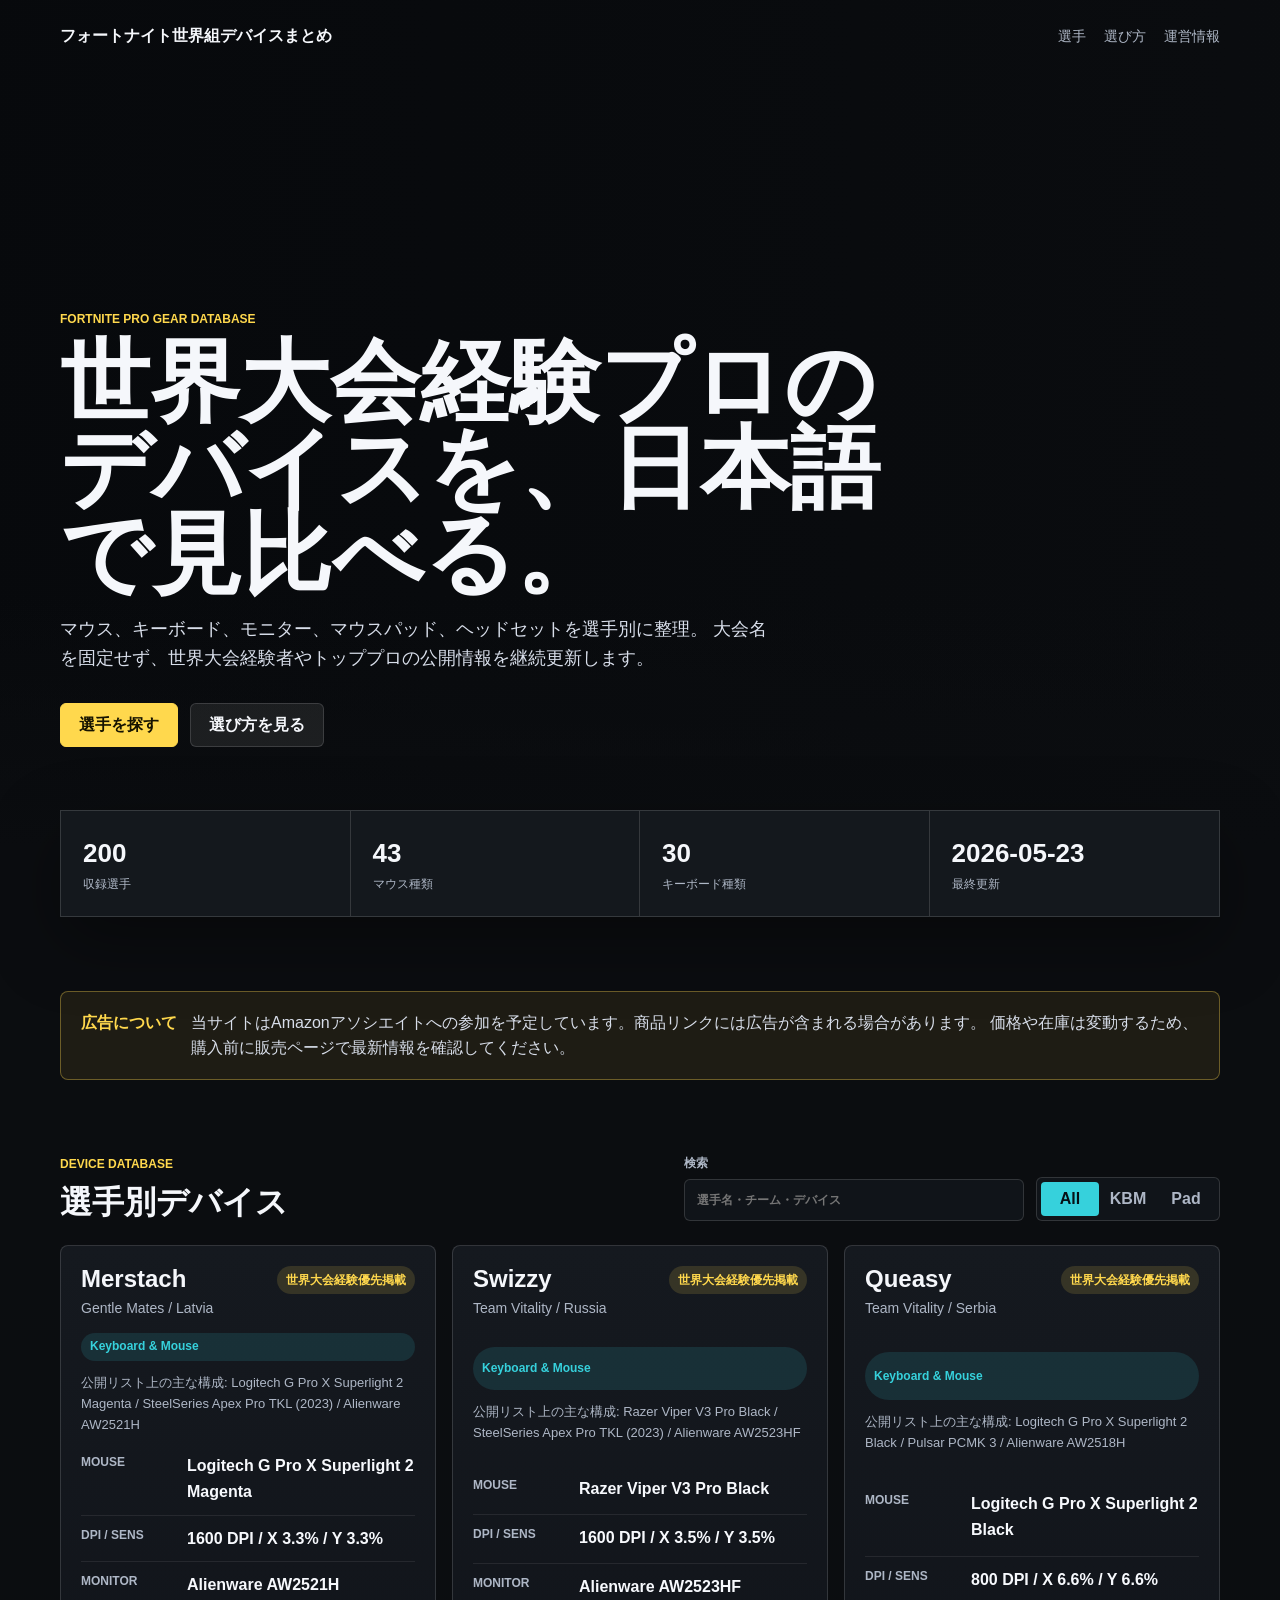
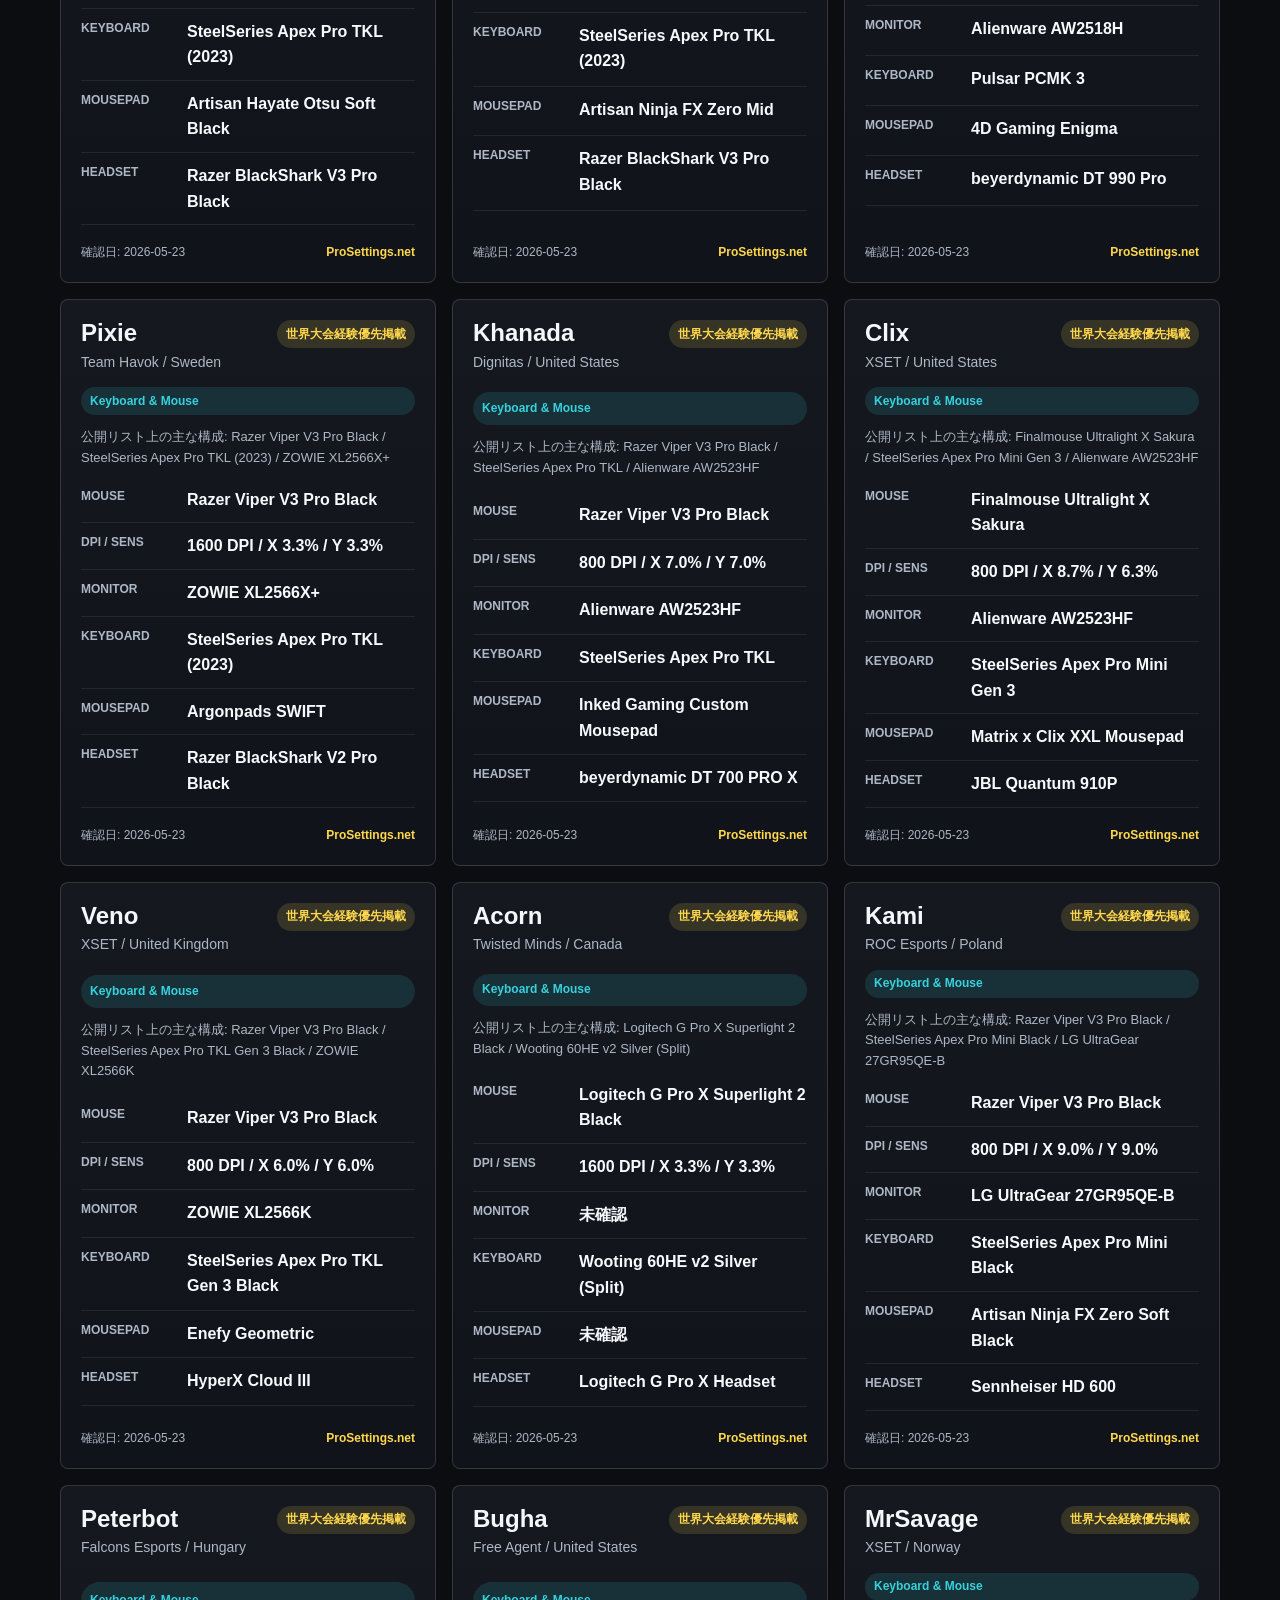
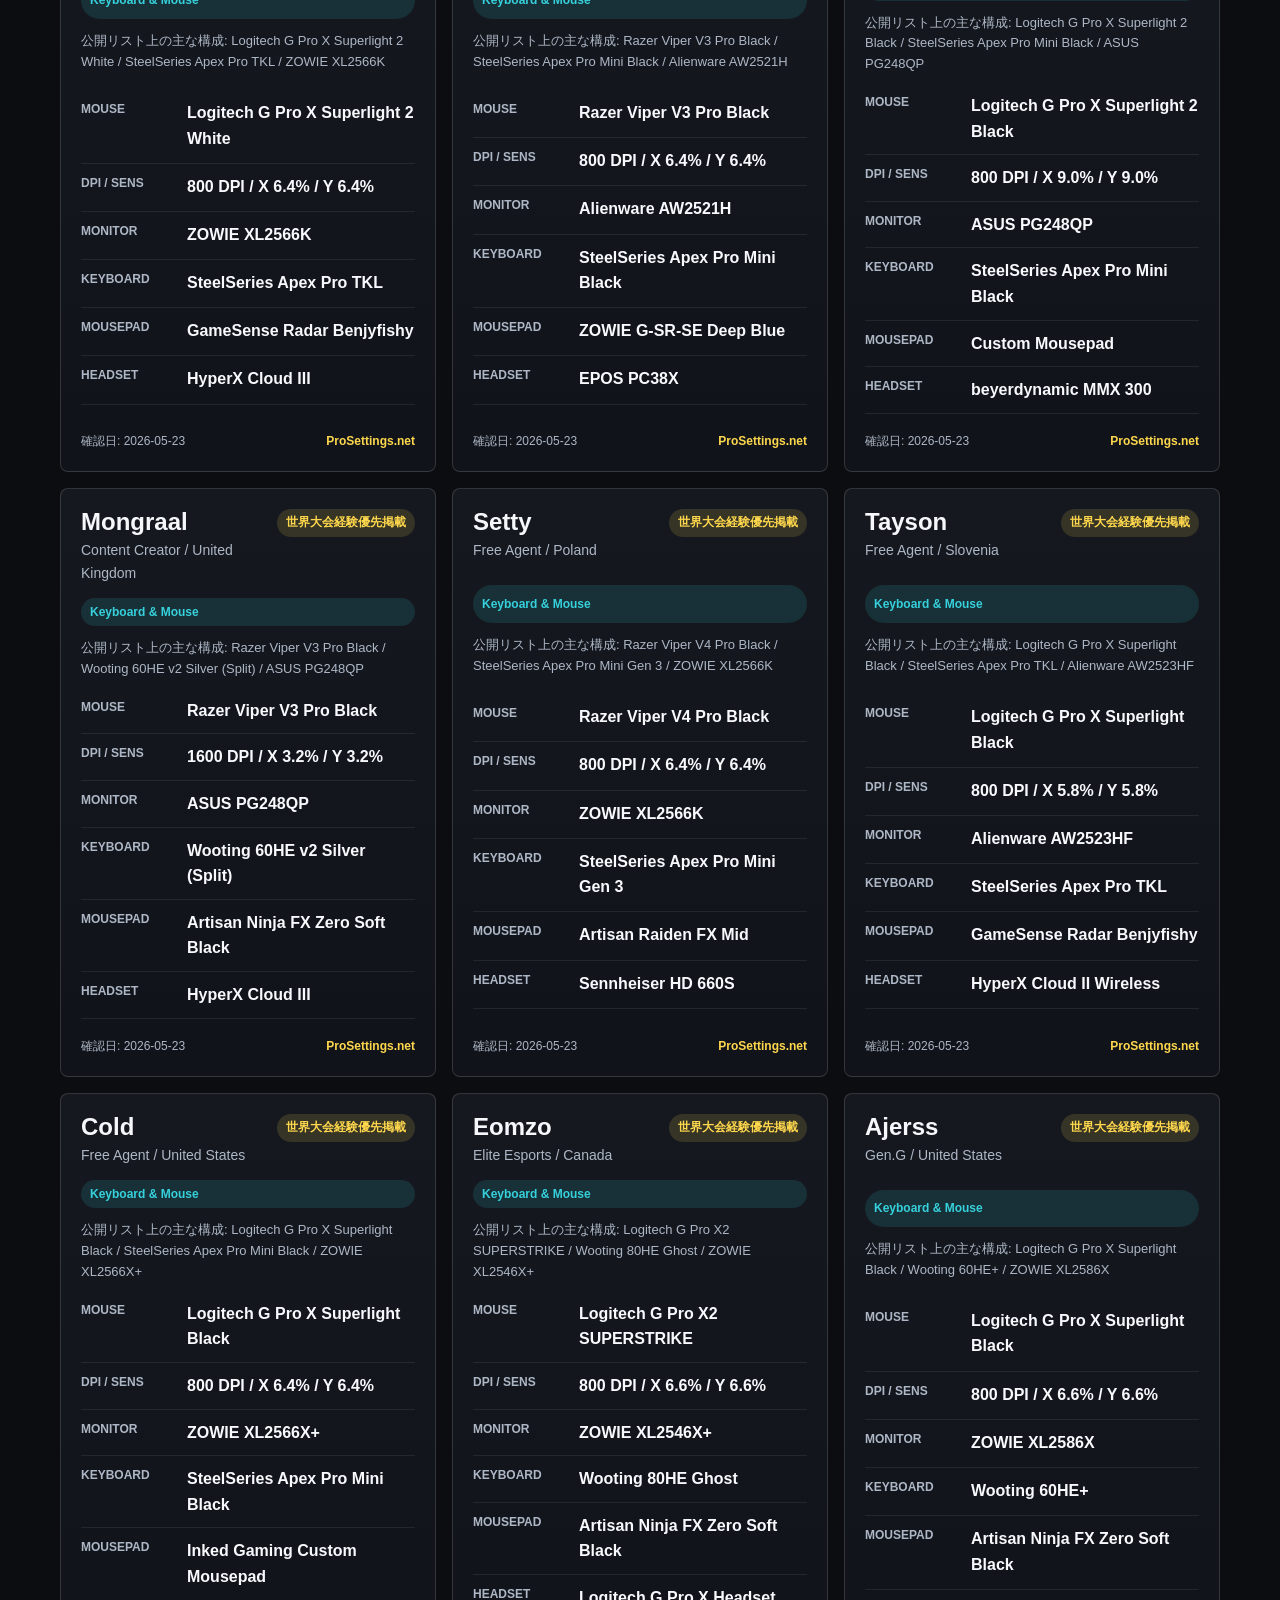
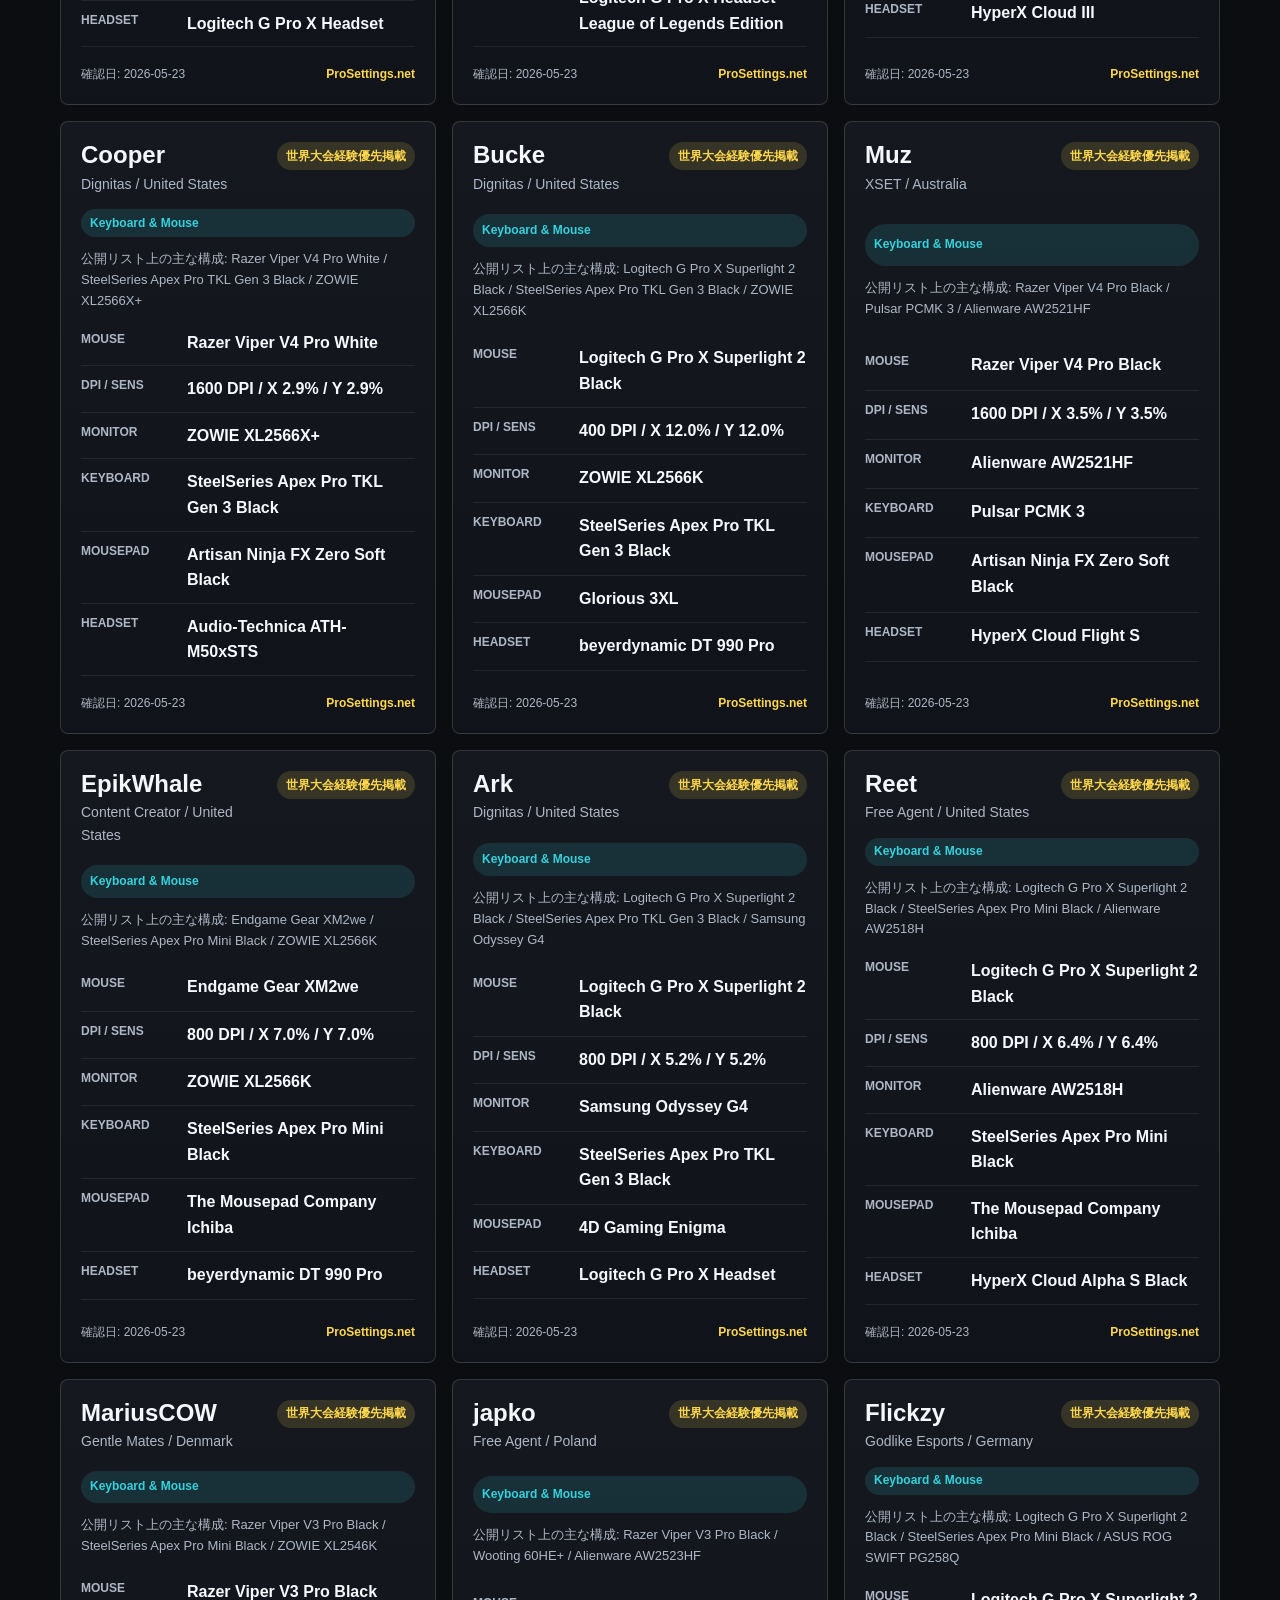
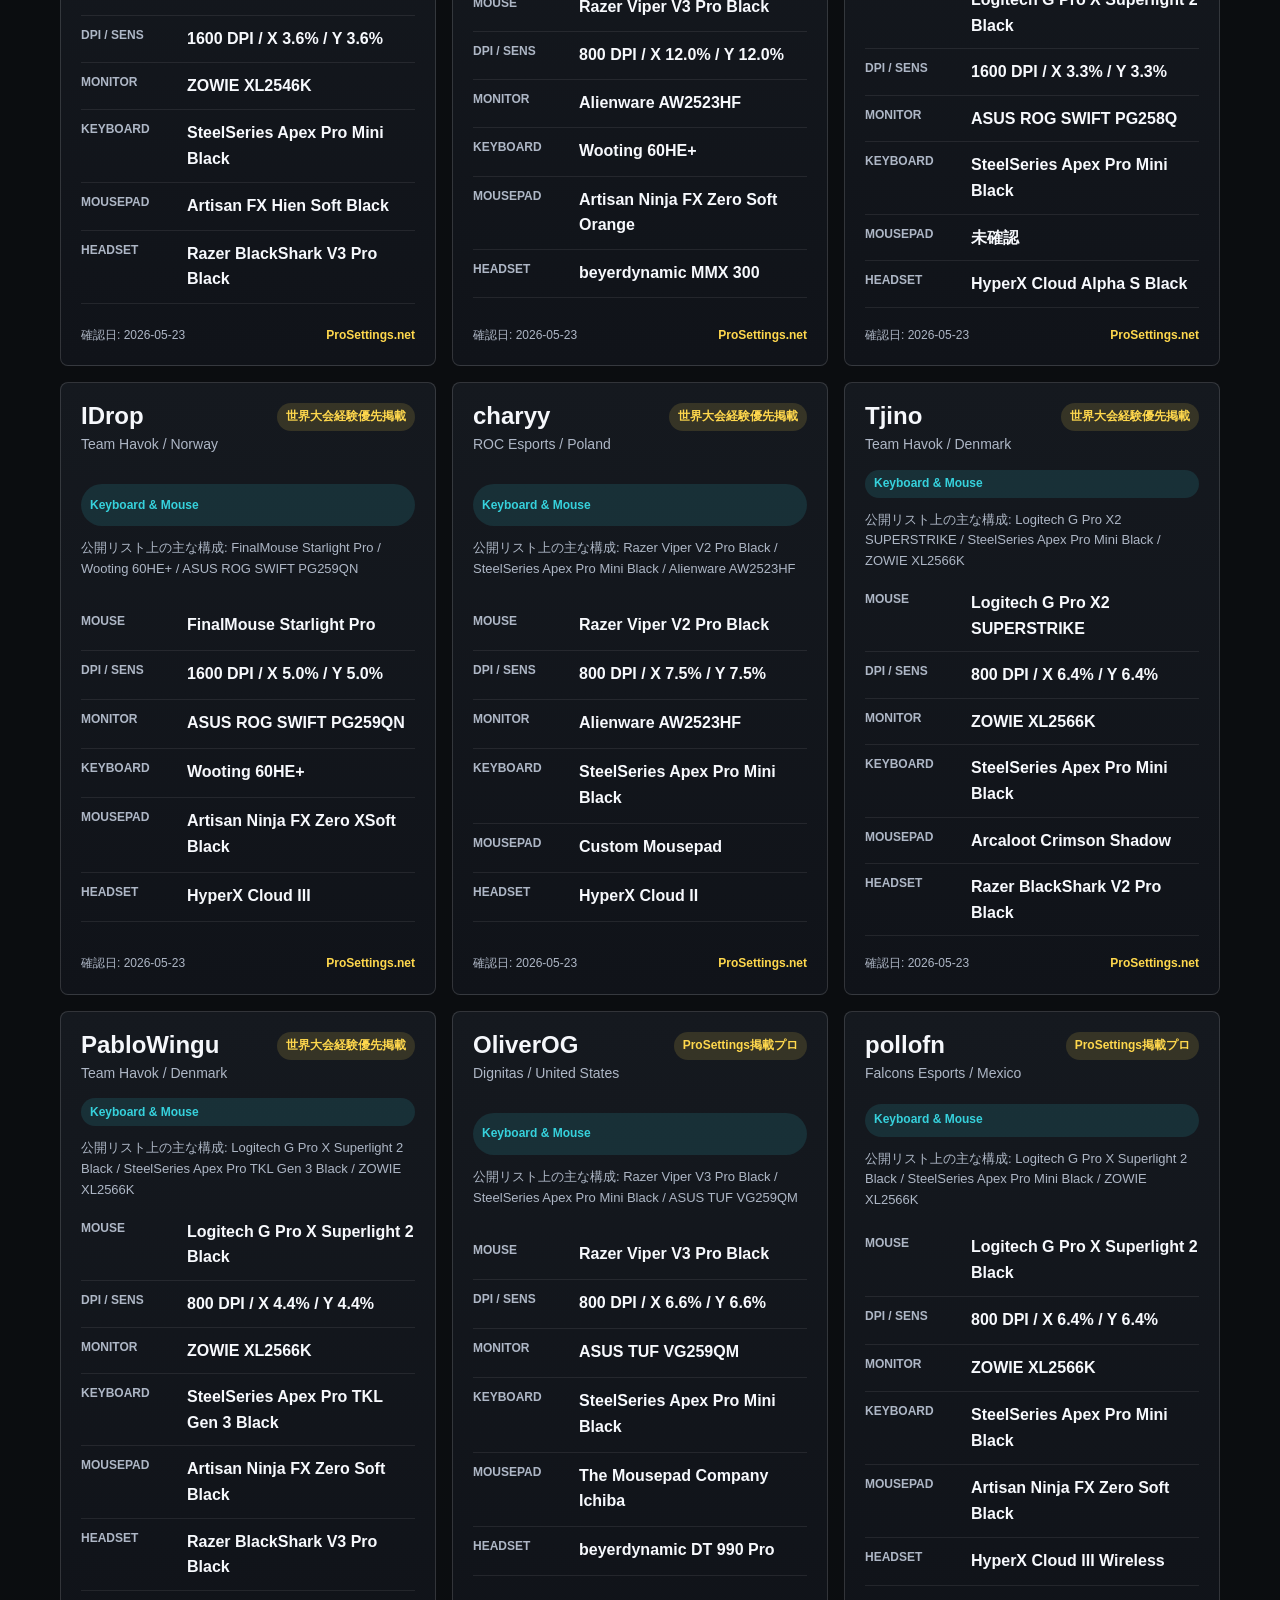
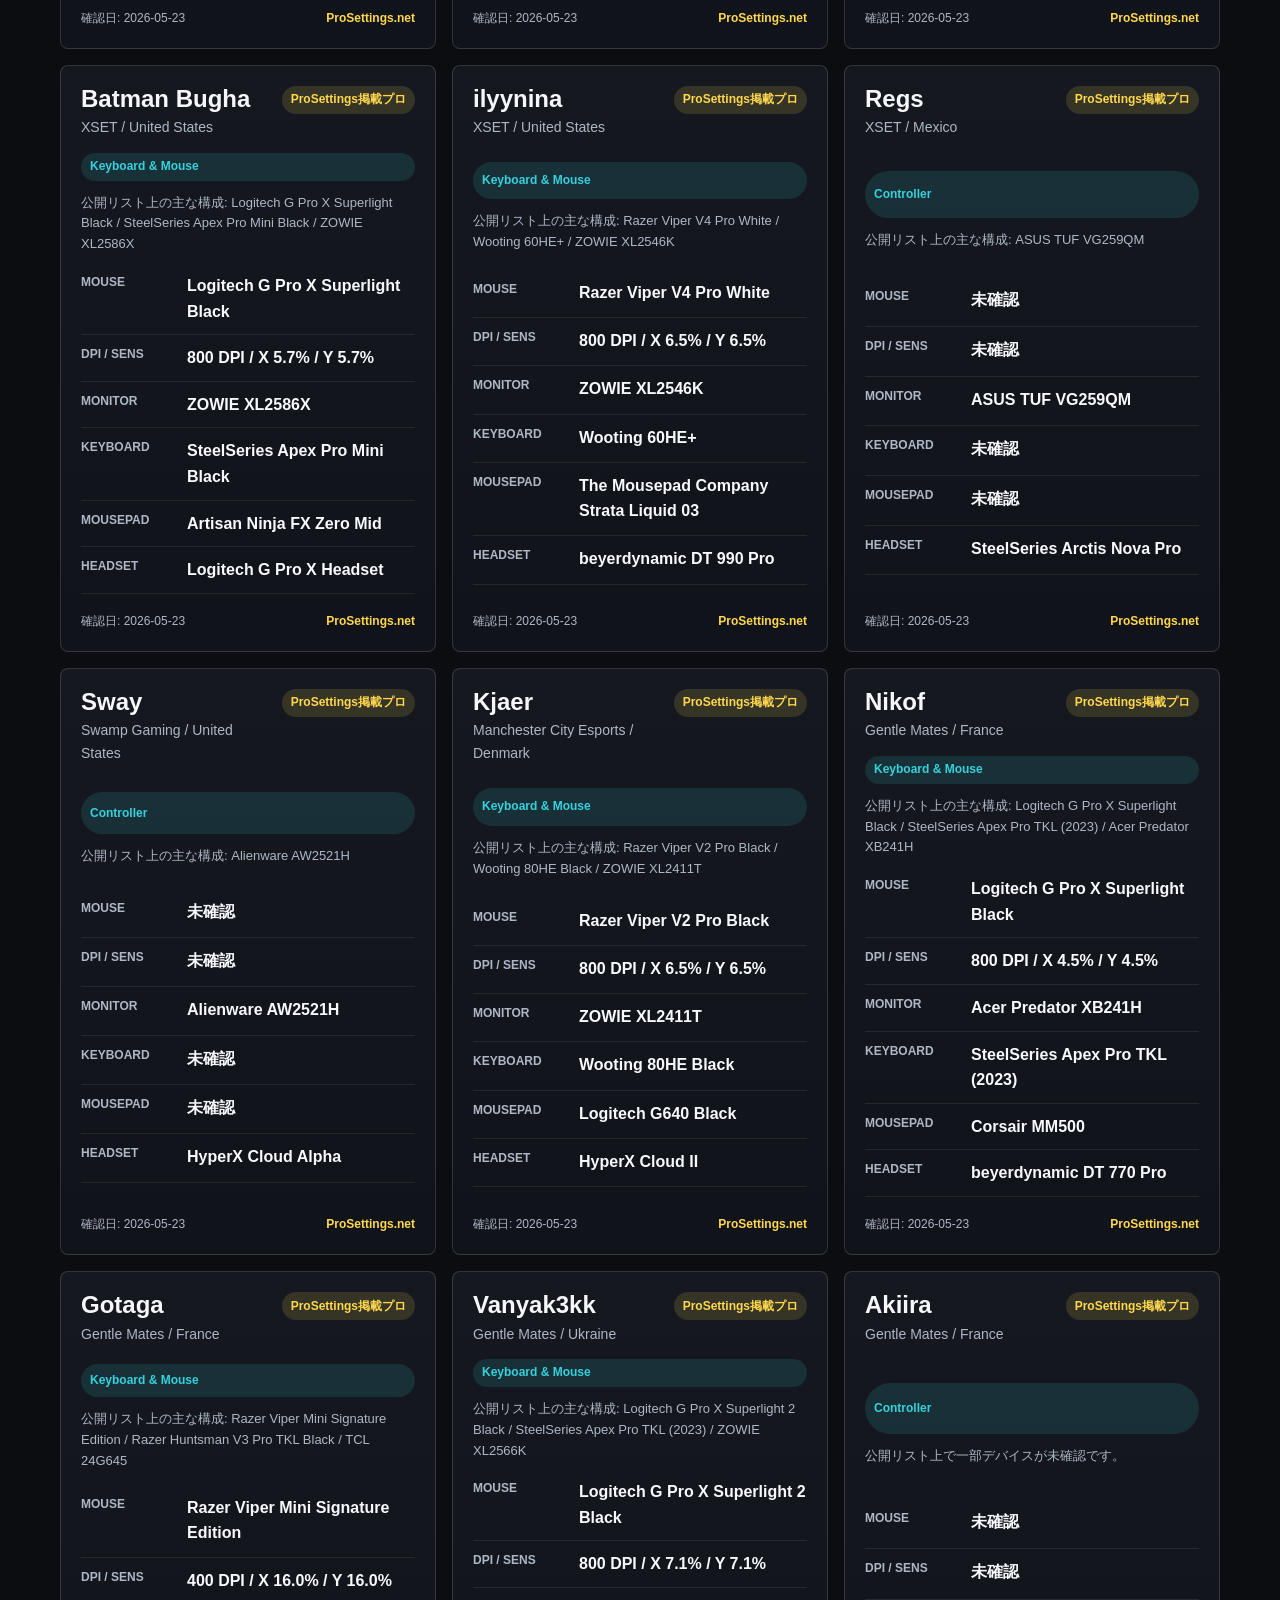
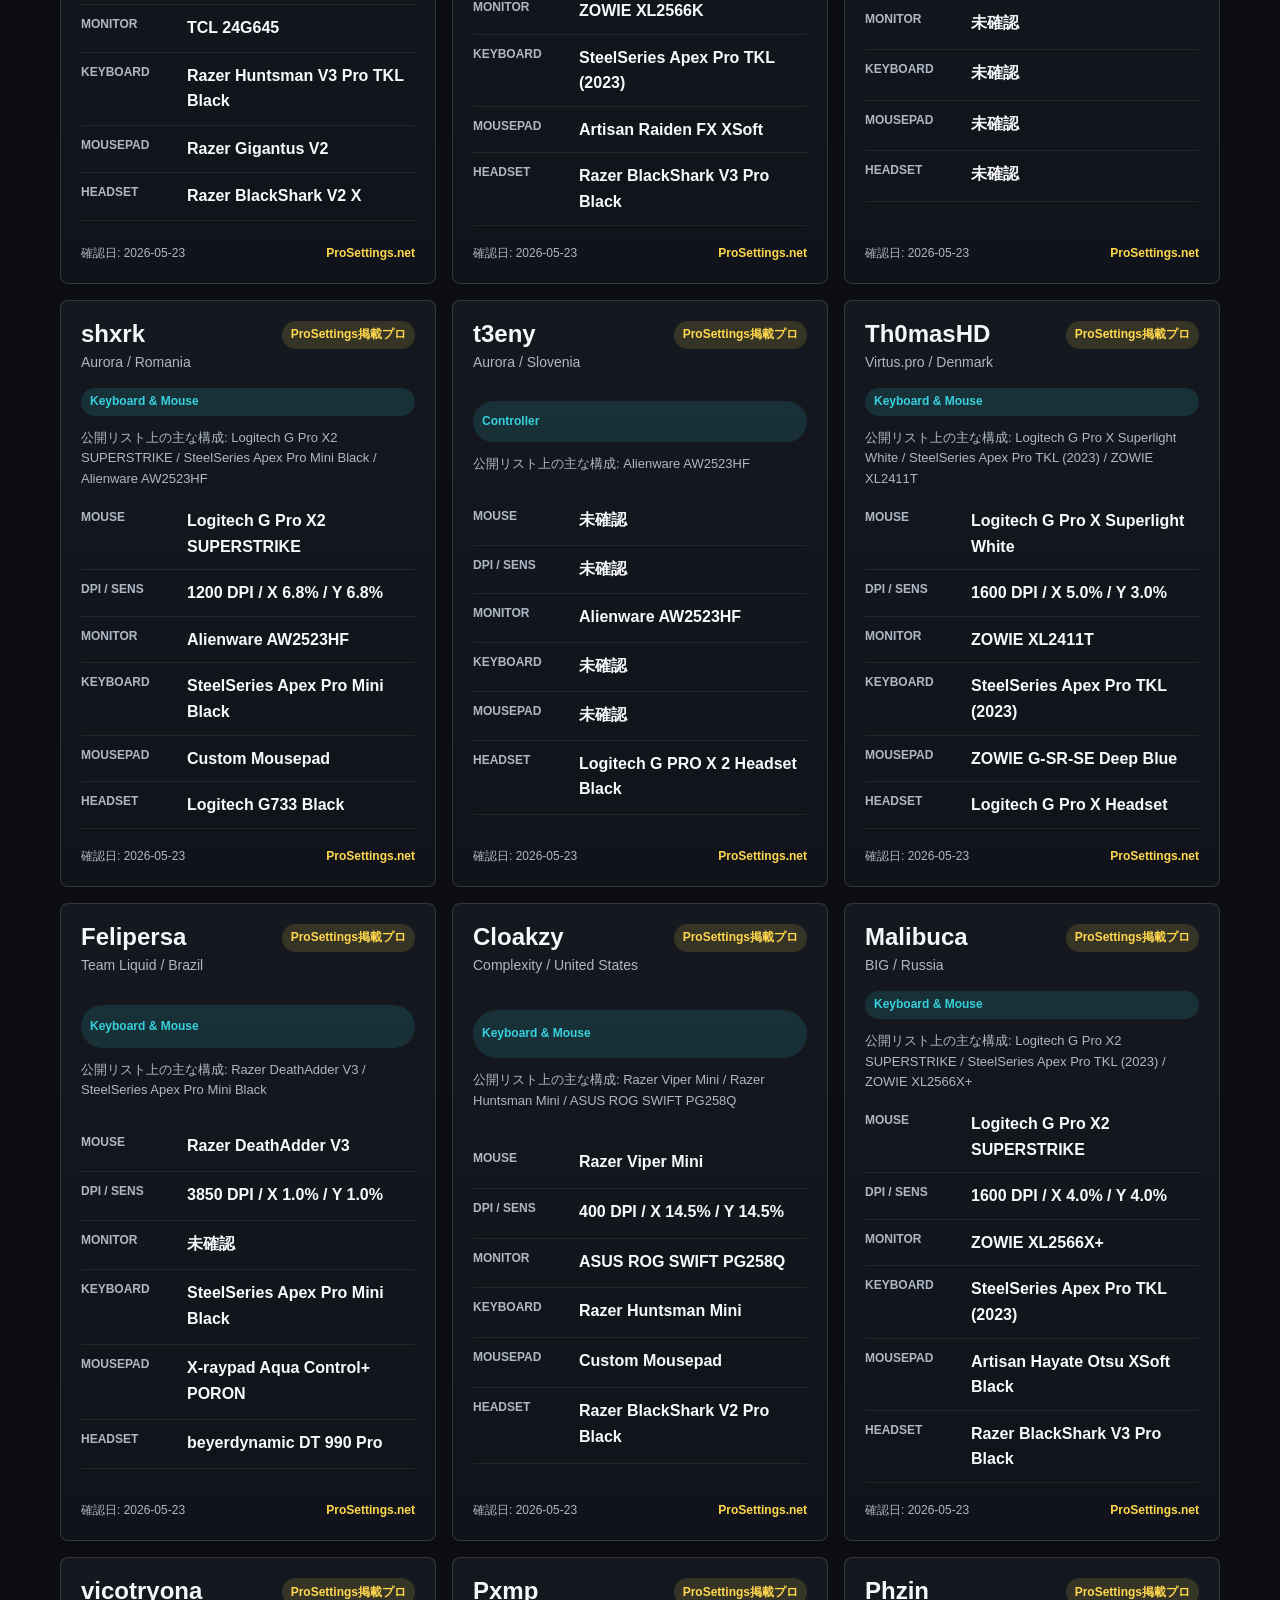
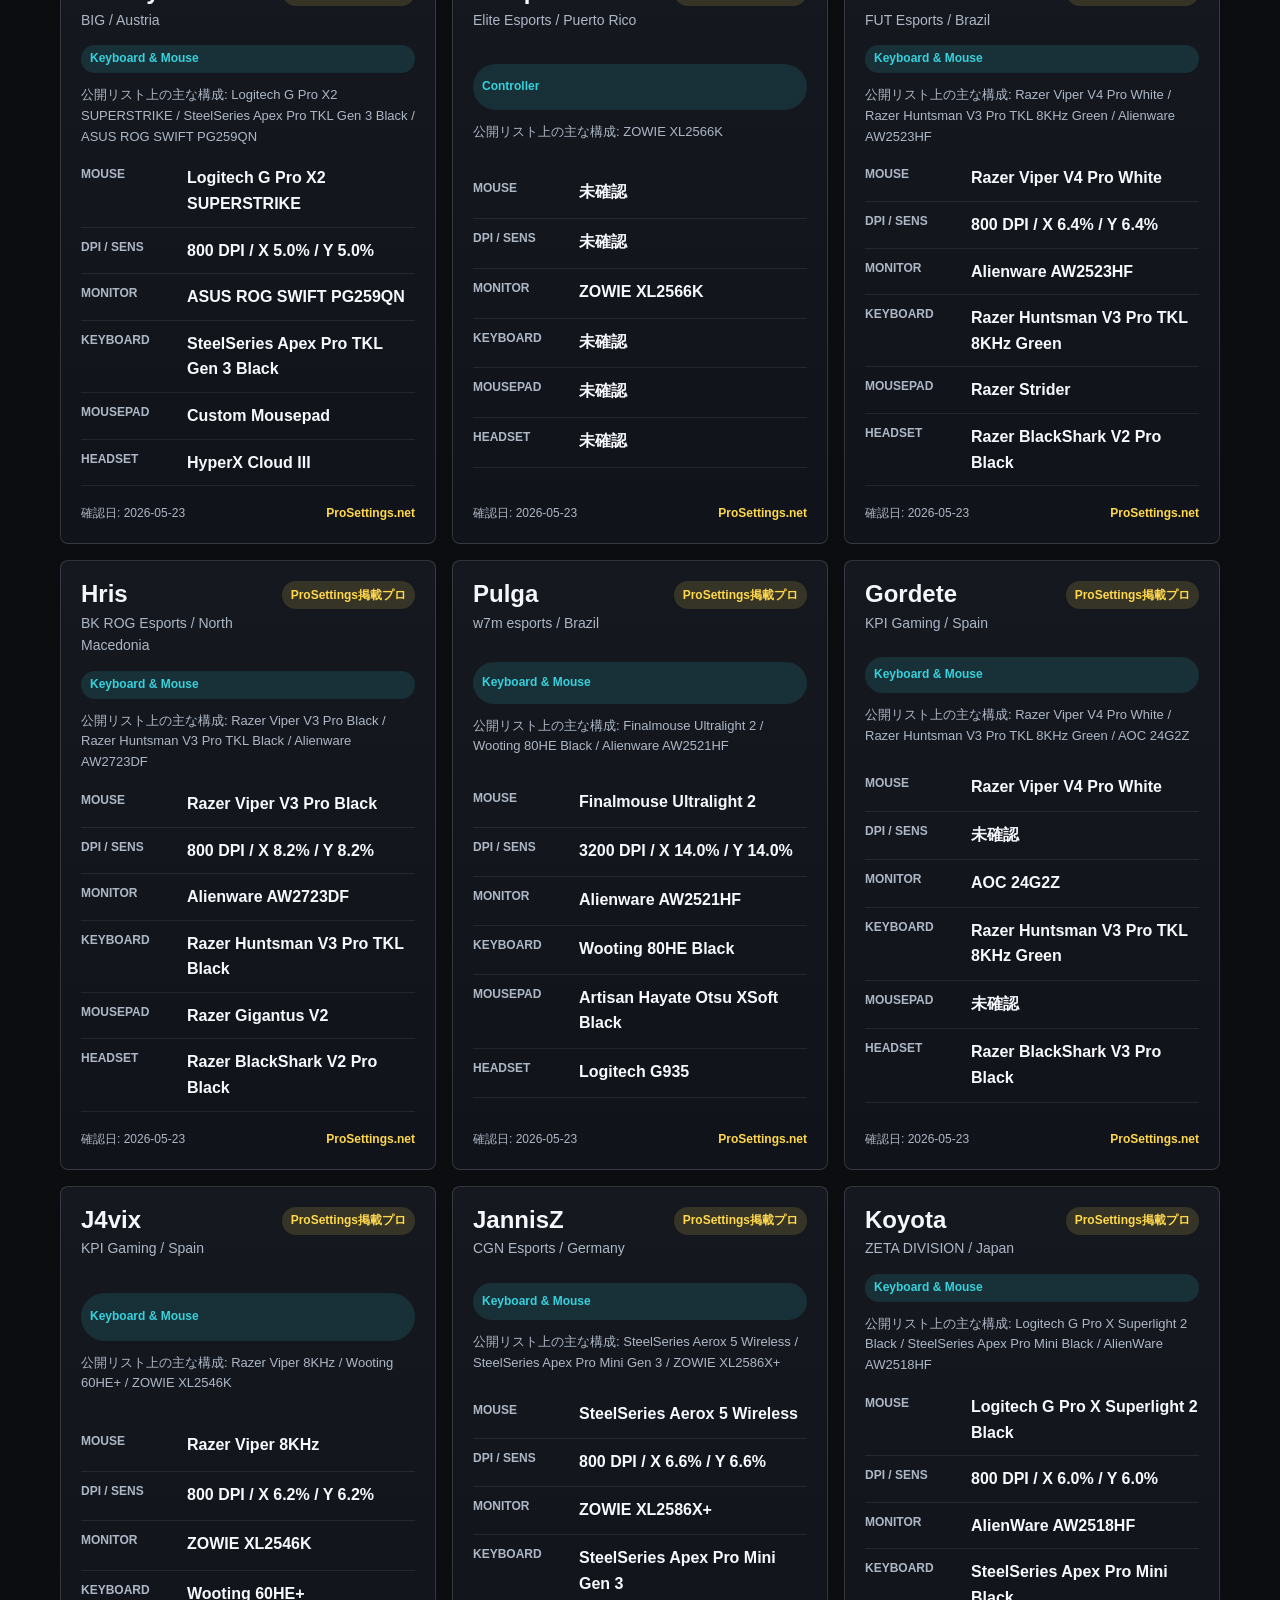
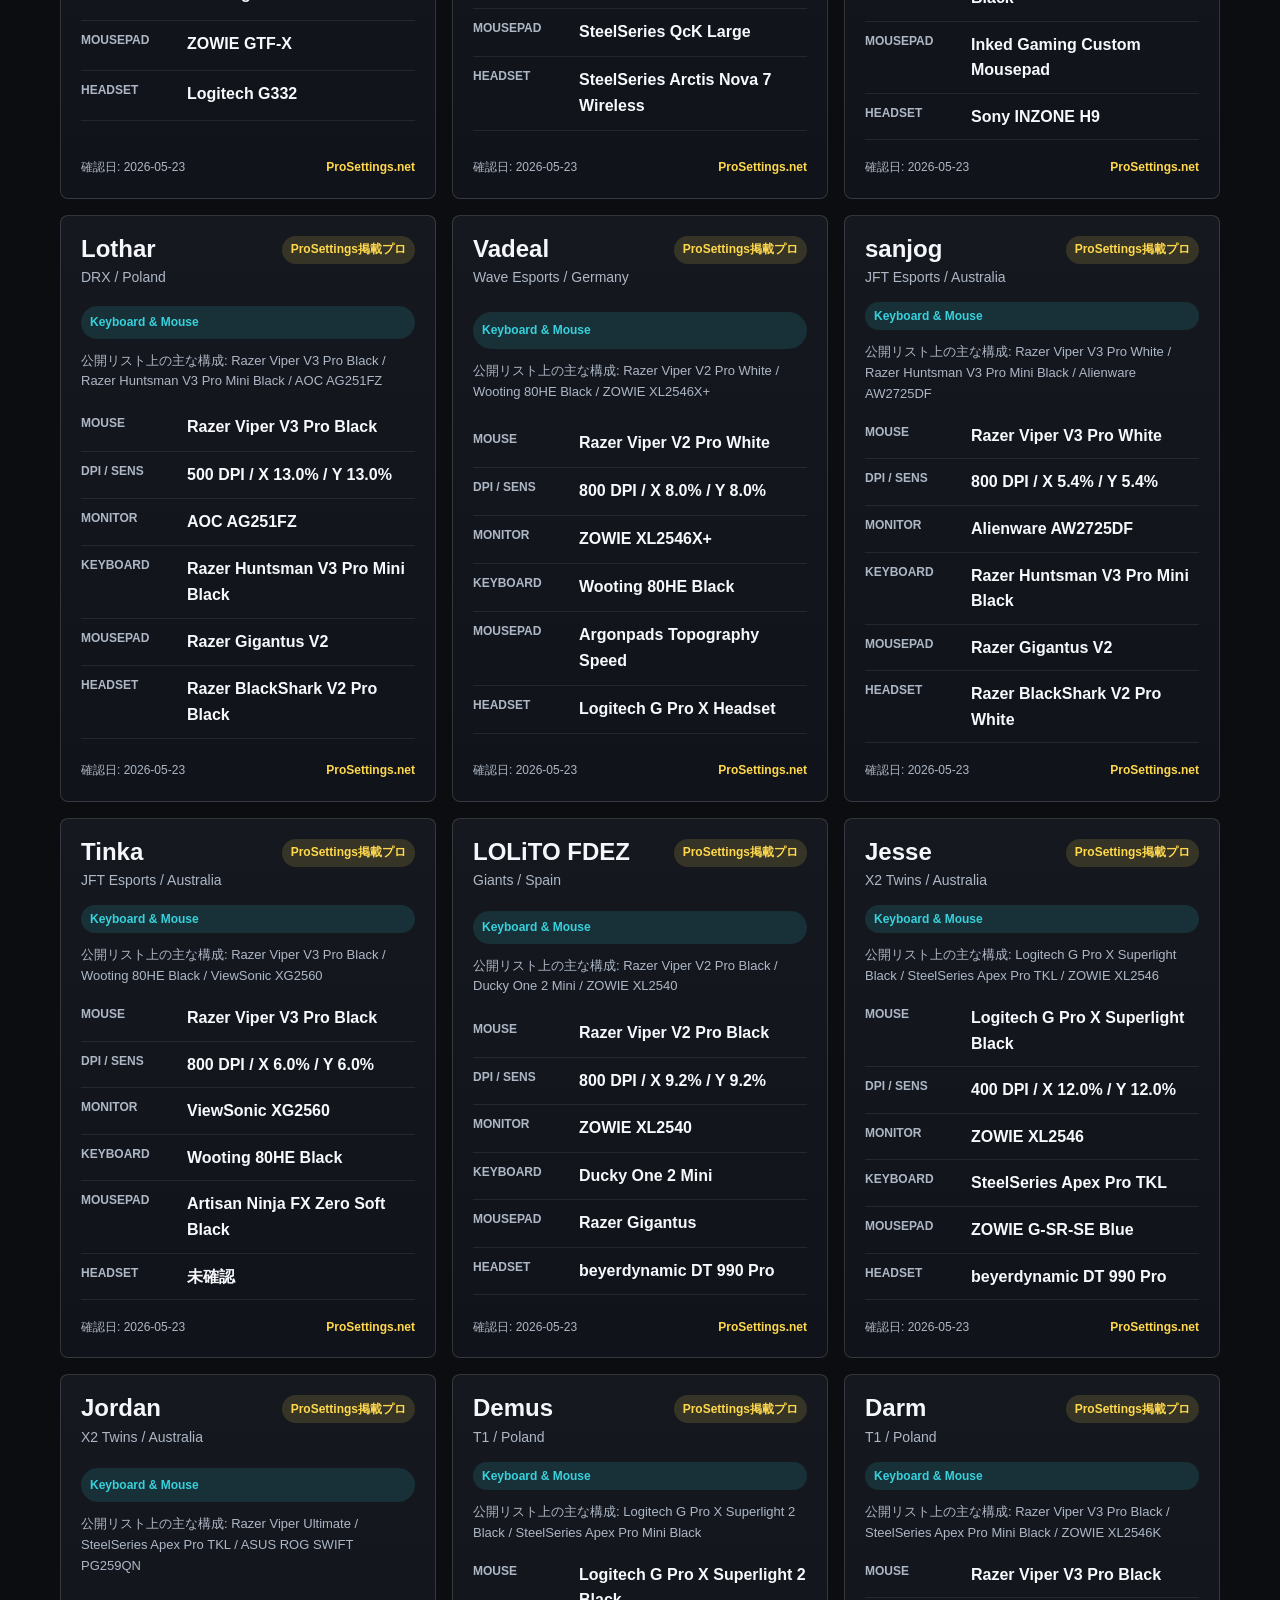
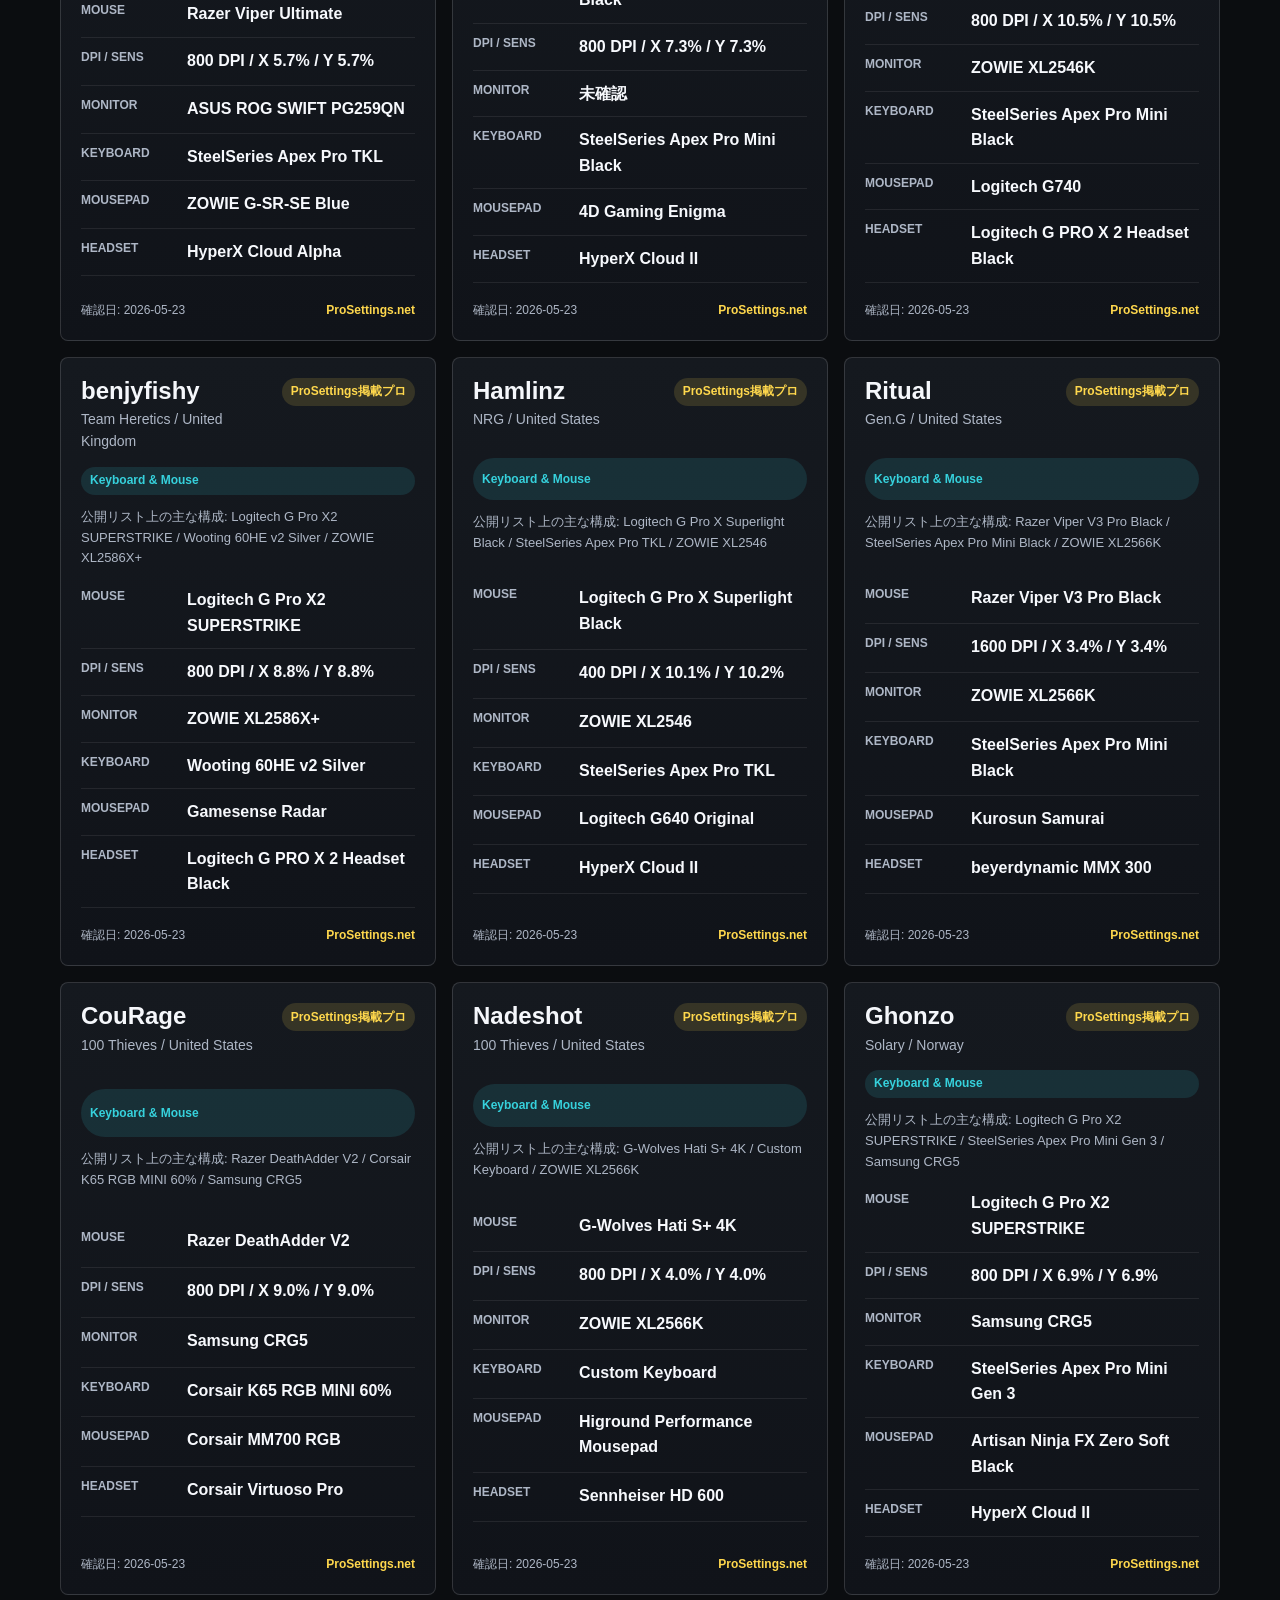
==== index.html @ d175e946 "Create Fortnite gear site" ====
<!doctype html>
<html lang="ja">
  <head>
    <meta charset="utf-8" />
    <meta name="viewport" content="width=device-width, initial-scale=1" />
    <meta
      name="description"
      content="フォートナイト世界組プロ選手のマウス、キーボード、モニター、ヘッドセット、感度を日本語で比較できるデバイスまとめサイト。"
    />
    <title>フォートナイト世界組デバイスまとめ</title>
    <link rel="stylesheet" href="styles.css" />
  </head>
  <body>
    <header class="hero">
      <nav class="topbar" aria-label="サイト内ナビゲーション">
        <a class="brand" href="#">フォートナイト世界組デバイスまとめ</a>
        <div class="navlinks">
          <a href="#players">選手</a>
          <a href="#guide">選び方</a>
          <a href="#policy">運営情報</a>
        </div>
      </nav>
      <div class="hero-inner">
        <p class="eyebrow">Fortnite Pro Gear Database</p>
        <h1>世界大会経験プロのデバイスを、日本語で見比べる。</h1>
        <p class="lead">
          マウス、キーボード、モニター、マウスパッド、ヘッドセットを選手別に整理。
          大会名を固定せず、世界大会経験者やトッププロの公開情報を継続更新します。
        </p>
        <div class="hero-actions">
          <a class="primary-action" href="#players">選手を探す</a>
          <a class="secondary-action" href="#guide">選び方を見る</a>
        </div>
      </div>
    </header>

    <main>
      <section class="stats-band" aria-label="サイト概要">
        <div>
          <span class="stat-value" id="playerCount">-</span>
          <span class="stat-label">収録選手</span>
        </div>
        <div>
          <span class="stat-value" id="mouseCount">-</span>
          <span class="stat-label">マウス種類</span>
        </div>
        <div>
          <span class="stat-value" id="keyboardCount">-</span>
          <span class="stat-label">キーボード種類</span>
        </div>
        <div>
          <span class="stat-value" id="lastUpdated">-</span>
          <span class="stat-label">最終更新</span>
        </div>
      </section>

      <section class="section notice" aria-label="広告表記">
        <strong>広告について</strong>
        <p>
          当サイトはAmazonアソシエイトへの参加を予定しています。商品リンクには広告が含まれる場合があります。
          価格や在庫は変動するため、購入前に販売ページで最新情報を確認してください。
        </p>
      </section>

      <section class="section" id="players">
        <div class="section-head">
          <div>
            <p class="eyebrow">Device Database</p>
            <h2>選手別デバイス</h2>
          </div>
          <div class="controls">
            <label class="search-box">
              <span>検索</span>
              <input id="searchInput" type="search" placeholder="選手名・チーム・デバイス" />
            </label>
            <div class="segments" aria-label="入力方式フィルター">
              <button class="segment active" data-filter="all" type="button">All</button>
              <button class="segment" data-filter="mnk" type="button">KBM</button>
              <button class="segment" data-filter="controller" type="button">Pad</button>
            </div>
          </div>
        </div>
        <div class="player-grid" id="playerGrid" aria-live="polite"></div>
      </section>

      <section class="section guide" id="guide">
        <div class="section-head">
          <div>
            <p class="eyebrow">Buying Guide</p>
            <h2>プロ機材を見るときのポイント</h2>
          </div>
          <p class="section-note">
            同じ機材を買うだけで強くなるわけではありません。手の大きさ、机の広さ、感度、予算に合うかを見て選ぶのが大事です。
          </p>
        </div>
        <div class="guide-grid">
          <article>
            <h3>マウス</h3>
            <p>軽量ワイヤレスが主流。DPIは800または1600が多く、感度はゲーム内設定とセットで見ます。</p>
          </article>
          <article>
            <h3>キーボード</h3>
            <p>ラピッドトリガー対応や小型配列が人気。建築キーの押しやすさと机のスペースを優先します。</p>
          </article>
          <article>
            <h3>モニター</h3>
            <p>競技勢は240Hz以上を使う例が多め。PC性能が足りない場合は先にフレームレートを安定させます。</p>
          </article>
        </div>
      </section>

      <section class="section source-section" id="policy">
        <div>
          <p class="eyebrow">Editorial Policy</p>
          <h2>運営情報</h2>
          <p>
            公開プロフィール、選手本人の発信、デバイス集計サイトを確認し、確認日つきで掲載します。
            未確認の項目は推測で埋めず、「未確認」として扱います。
          </p>
        </div>
        <ul class="source-list">
          <li><a href="https://prosettings.net/lists/fortnite/" target="_blank" rel="noreferrer">ProSettings.net: Fortnite Pro Settings and Gear List</a></li>
          <li><a href="https://www.fortnite.com/competitive" target="_blank" rel="noreferrer">Fortnite Competitive</a></li>
          <li><a href="https://affiliate.amazon.co.jp/help/operating/agreement/" target="_blank" rel="noreferrer">Amazonアソシエイト・プログラム運営規約</a></li>
        </ul>
      </section>

      <section class="section legal" aria-label="プライバシーポリシー">
        <h2>プライバシーポリシー・免責事項</h2>
        <p>
          当サイトではアクセス解析や広告配信を導入する場合があります。その際、Cookie等を利用して閲覧情報を収集することがありますが、
          個人を特定する目的では使用しません。掲載情報は確認時点の公開情報に基づきます。商品仕様、価格、在庫、所属チームは変更される場合があります。
        </p>
        <p>
          当サイトはEpic GamesおよびFortnite公式とは関係ありません。FortniteはEpic Gamesの商標または登録商標です。
          お問い合わせ先は、公開前に運営者の連絡先メールアドレスへ差し替えてください。
        </p>
      </section>
    </main>

    <footer class="footer">
      <span>フォートナイト世界組デバイスまとめ</span>
      <span>Last data check: <span id="footerUpdated">-</span></span>
    </footer>

    <script src="app.js"></script>
  </body>
</html>
---- styles.css ----
:root {
  color-scheme: dark;
  --bg: #0b0d10;
  --panel: #15191f;
  --panel-2: #1d232b;
  --text: #f5f7fb;
  --muted: #aeb7c6;
  --line: rgba(255, 255, 255, 0.14);
  --accent: #ffd84d;
  --accent-2: #36d1dc;
  --danger: #ff6b6b;
  --ok: #7df58a;
  --shadow: 0 24px 70px rgba(0, 0, 0, 0.36);
}

* {
  box-sizing: border-box;
}

html {
  scroll-behavior: smooth;
}

body {
  margin: 0;
  background: var(--bg);
  color: var(--text);
  font-family: Inter, "Yu Gothic", "Hiragino Kaku Gothic ProN", Meiryo, sans-serif;
  line-height: 1.6;
}

a {
  color: inherit;
}

.hero {
  min-height: 94vh;
  display: flex;
  flex-direction: column;
  background:
    linear-gradient(90deg, rgba(7, 9, 12, 0.96), rgba(7, 9, 12, 0.68) 46%, rgba(7, 9, 12, 0.22)),
    url("https://cdn2.unrealengine.com/fneco-2025-keyart-nologo-16x9-1920x1080-416aef9ccfdf.png") center / cover;
  position: relative;
}

.hero::after {
  content: "";
  position: absolute;
  inset: auto 0 0;
  height: 28vh;
  background: linear-gradient(180deg, transparent, var(--bg));
  pointer-events: none;
}

.topbar {
  width: min(1160px, calc(100% - 32px));
  margin: 0 auto;
  min-height: 72px;
  display: flex;
  align-items: center;
  justify-content: space-between;
  gap: 24px;
  position: relative;
  z-index: 2;
}

.brand {
  font-weight: 900;
  text-decoration: none;
  letter-spacing: 0;
}

.navlinks {
  display: flex;
  gap: 18px;
  color: var(--muted);
  font-size: 14px;
}

.navlinks a {
  text-decoration: none;
}

.hero-inner {
  width: min(1160px, calc(100% - 32px));
  margin: auto auto 11vh;
  position: relative;
  z-index: 1;
}

.eyebrow {
  margin: 0 0 10px;
  color: var(--accent);
  font-size: 12px;
  font-weight: 900;
  text-transform: uppercase;
}

h1,
h2,
h3,
p {
  margin-top: 0;
}

h1 {
  max-width: 850px;
  margin-bottom: 18px;
  font-size: clamp(42px, 7vw, 92px);
  line-height: 0.96;
  letter-spacing: 0;
}

h2 {
  margin-bottom: 0;
  font-size: 32px;
  line-height: 1.15;
  letter-spacing: 0;
}

.lead {
  max-width: 720px;
  color: #d8deea;
  font-size: 18px;
}

.hero-actions {
  display: flex;
  flex-wrap: wrap;
  gap: 12px;
  margin-top: 30px;
}

.primary-action,
.secondary-action {
  display: inline-flex;
  align-items: center;
  justify-content: center;
  min-height: 44px;
  padding: 0 18px;
  border: 1px solid var(--line);
  border-radius: 6px;
  font-weight: 800;
  text-decoration: none;
}

.primary-action {
  background: var(--accent);
  color: #161300;
  border-color: var(--accent);
}

.secondary-action {
  background: rgba(255, 255, 255, 0.08);
}

.stats-band {
  width: min(1160px, calc(100% - 32px));
  margin: -36px auto 0;
  display: grid;
  grid-template-columns: repeat(4, 1fr);
  border: 1px solid var(--line);
  background: rgba(21, 25, 31, 0.92);
  box-shadow: var(--shadow);
  position: relative;
  z-index: 3;
}

.stats-band div {
  padding: 22px;
  border-right: 1px solid var(--line);
}

.stats-band div:last-child {
  border-right: 0;
}

.stat-value,
.stat-label {
  display: block;
}

.stat-value {
  font-size: 26px;
  font-weight: 900;
}

.stat-label {
  color: var(--muted);
  font-size: 12px;
  text-transform: uppercase;
}

.section {
  width: min(1160px, calc(100% - 32px));
  margin: 74px auto 0;
}

.section.muted {
  padding: 36px;
  background: var(--panel);
  border: 1px solid var(--line);
  border-radius: 8px;
}

.notice {
  display: flex;
  gap: 14px;
  align-items: start;
  padding: 18px 20px;
  border: 1px solid rgba(255, 216, 77, 0.35);
  border-radius: 8px;
  background: rgba(255, 216, 77, 0.08);
}

.notice strong {
  color: var(--accent);
  white-space: nowrap;
}

.notice p {
  margin-bottom: 0;
  color: #d8deea;
}

.section-head {
  display: flex;
  justify-content: space-between;
  align-items: end;
  gap: 26px;
  margin-bottom: 24px;
}

.section-note {
  max-width: 430px;
  margin-bottom: 0;
  color: var(--muted);
  font-size: 14px;
}

.controls {
  display: flex;
  align-items: end;
  gap: 12px;
  flex-wrap: wrap;
}

.search-box {
  display: grid;
  gap: 6px;
  color: var(--muted);
  font-size: 12px;
  font-weight: 800;
}

.search-box input {
  width: min(340px, 80vw);
  min-height: 42px;
  border: 1px solid var(--line);
  border-radius: 6px;
  background: #101419;
  color: var(--text);
  padding: 0 12px;
  font: inherit;
}

.segments {
  display: flex;
  padding: 4px;
  border: 1px solid var(--line);
  border-radius: 6px;
  background: #101419;
}

.segment {
  min-width: 58px;
  min-height: 34px;
  border: 0;
  border-radius: 4px;
  color: var(--muted);
  background: transparent;
  font: inherit;
  font-weight: 900;
  cursor: pointer;
}

.segment.active {
  color: #061015;
  background: var(--accent-2);
}

.player-grid {
  display: grid;
  grid-template-columns: repeat(3, 1fr);
  gap: 16px;
}

.player-card {
  display: grid;
  min-height: 410px;
  padding: 20px;
  border: 1px solid var(--line);
  border-radius: 8px;
  background: linear-gradient(180deg, var(--panel), #101319);
}

.card-top {
  display: flex;
  justify-content: space-between;
  align-items: start;
  gap: 14px;
  margin-bottom: 14px;
}

.player-name {
  margin: 0 0 4px;
  font-size: 24px;
  line-height: 1.1;
}

.team {
  margin: 0;
  color: var(--muted);
  font-size: 14px;
}

.rank-pill,
.input-pill {
  display: inline-flex;
  align-items: center;
  min-height: 28px;
  padding: 0 9px;
  border-radius: 999px;
  background: rgba(255, 216, 77, 0.14);
  color: var(--accent);
  font-size: 12px;
  font-weight: 900;
  white-space: nowrap;
}

.input-pill {
  background: rgba(54, 209, 220, 0.13);
  color: var(--accent-2);
}

.gear-list {
  display: grid;
  gap: 10px;
  margin: 18px 0;
}

.gear-row {
  display: grid;
  grid-template-columns: 96px 1fr;
  gap: 10px;
  padding-bottom: 10px;
  border-bottom: 1px solid rgba(255, 255, 255, 0.08);
}

.gear-label {
  color: var(--muted);
  font-size: 12px;
  font-weight: 900;
  text-transform: uppercase;
}

.gear-value {
  color: #f7f9fd;
  font-weight: 750;
}

.meta-row {
  margin-top: auto;
  display: flex;
  justify-content: space-between;
  gap: 12px;
  color: var(--muted);
  font-size: 12px;
}

.meta-row a {
  color: var(--accent);
  font-weight: 900;
  text-decoration: none;
}

.team-table-wrap {
  overflow-x: auto;
}

.team-table {
  width: 100%;
  border-collapse: collapse;
  min-width: 720px;
}

.team-table th,
.team-table td {
  padding: 15px 12px;
  border-bottom: 1px solid var(--line);
  text-align: left;
}

.team-table th {
  color: var(--muted);
  font-size: 12px;
  text-transform: uppercase;
}

.team-table td:first-child {
  color: var(--accent);
  font-weight: 900;
}

.note {
  margin: 12px 0 0;
  color: var(--muted);
  font-size: 13px;
}

.guide {
  padding: 36px;
  border: 1px solid var(--line);
  border-radius: 8px;
  background: var(--panel);
}

.guide-grid {
  display: grid;
  grid-template-columns: repeat(3, 1fr);
  gap: 16px;
}

.guide-grid article {
  min-height: 170px;
  padding: 20px;
  border: 1px solid var(--line);
  border-radius: 8px;
  background: var(--panel-2);
}

.guide-grid h3 {
  margin-bottom: 8px;
}

.guide-grid p {
  margin-bottom: 0;
  color: var(--muted);
}

.source-section {
  display: grid;
  grid-template-columns: 1fr 1fr;
  gap: 40px;
  padding-bottom: 70px;
}

.source-section p {
  color: var(--muted);
}

.source-list {
  display: grid;
  gap: 12px;
  margin: 0;
  padding: 0;
  list-style: none;
}

.source-list a {
  display: block;
  padding: 16px;
  border: 1px solid var(--line);
  border-radius: 8px;
  background: var(--panel);
  text-decoration: none;
}

.legal {
  padding: 30px 0 70px;
  color: var(--muted);
}

.legal h2 {
  margin-bottom: 14px;
  color: var(--text);
}

.footer {
  width: min(1160px, calc(100% - 32px));
  margin: 0 auto;
  padding: 22px 0 34px;
  display: flex;
  justify-content: space-between;
  gap: 18px;
  border-top: 1px solid var(--line);
  color: var(--muted);
  font-size: 13px;
}

.empty {
  grid-column: 1 / -1;
  padding: 28px;
  border: 1px solid var(--line);
  border-radius: 8px;
  color: var(--muted);
  background: var(--panel);
}

@media (max-width: 900px) {
  .stats-band,
  .player-grid,
  .source-section,
  .guide-grid {
    grid-template-columns: 1fr 1fr;
  }

  .section-head {
    display: grid;
    align-items: start;
  }
}

@media (max-width: 640px) {
  .hero {
    min-height: 88vh;
  }

  .topbar {
    align-items: flex-start;
    flex-direction: column;
    justify-content: center;
    gap: 8px;
  }

  h1 {
    font-size: 36px;
    line-height: 1.08;
  }

  .stats-band,
  .player-grid,
  .source-section,
  .guide-grid {
    grid-template-columns: 1fr;
  }

  .notice,
  .footer {
    display: grid;
  }

  .stats-band div {
    border-right: 0;
    border-bottom: 1px solid var(--line);
  }

  .stats-band div:last-child {
    border-bottom: 0;
  }

  .section.muted {
    padding: 20px;
  }

  .controls,
  .search-box input {
    width: 100%;
  }

  .segments {
    width: 100%;
  }

  .segment {
    flex: 1;
  }
}
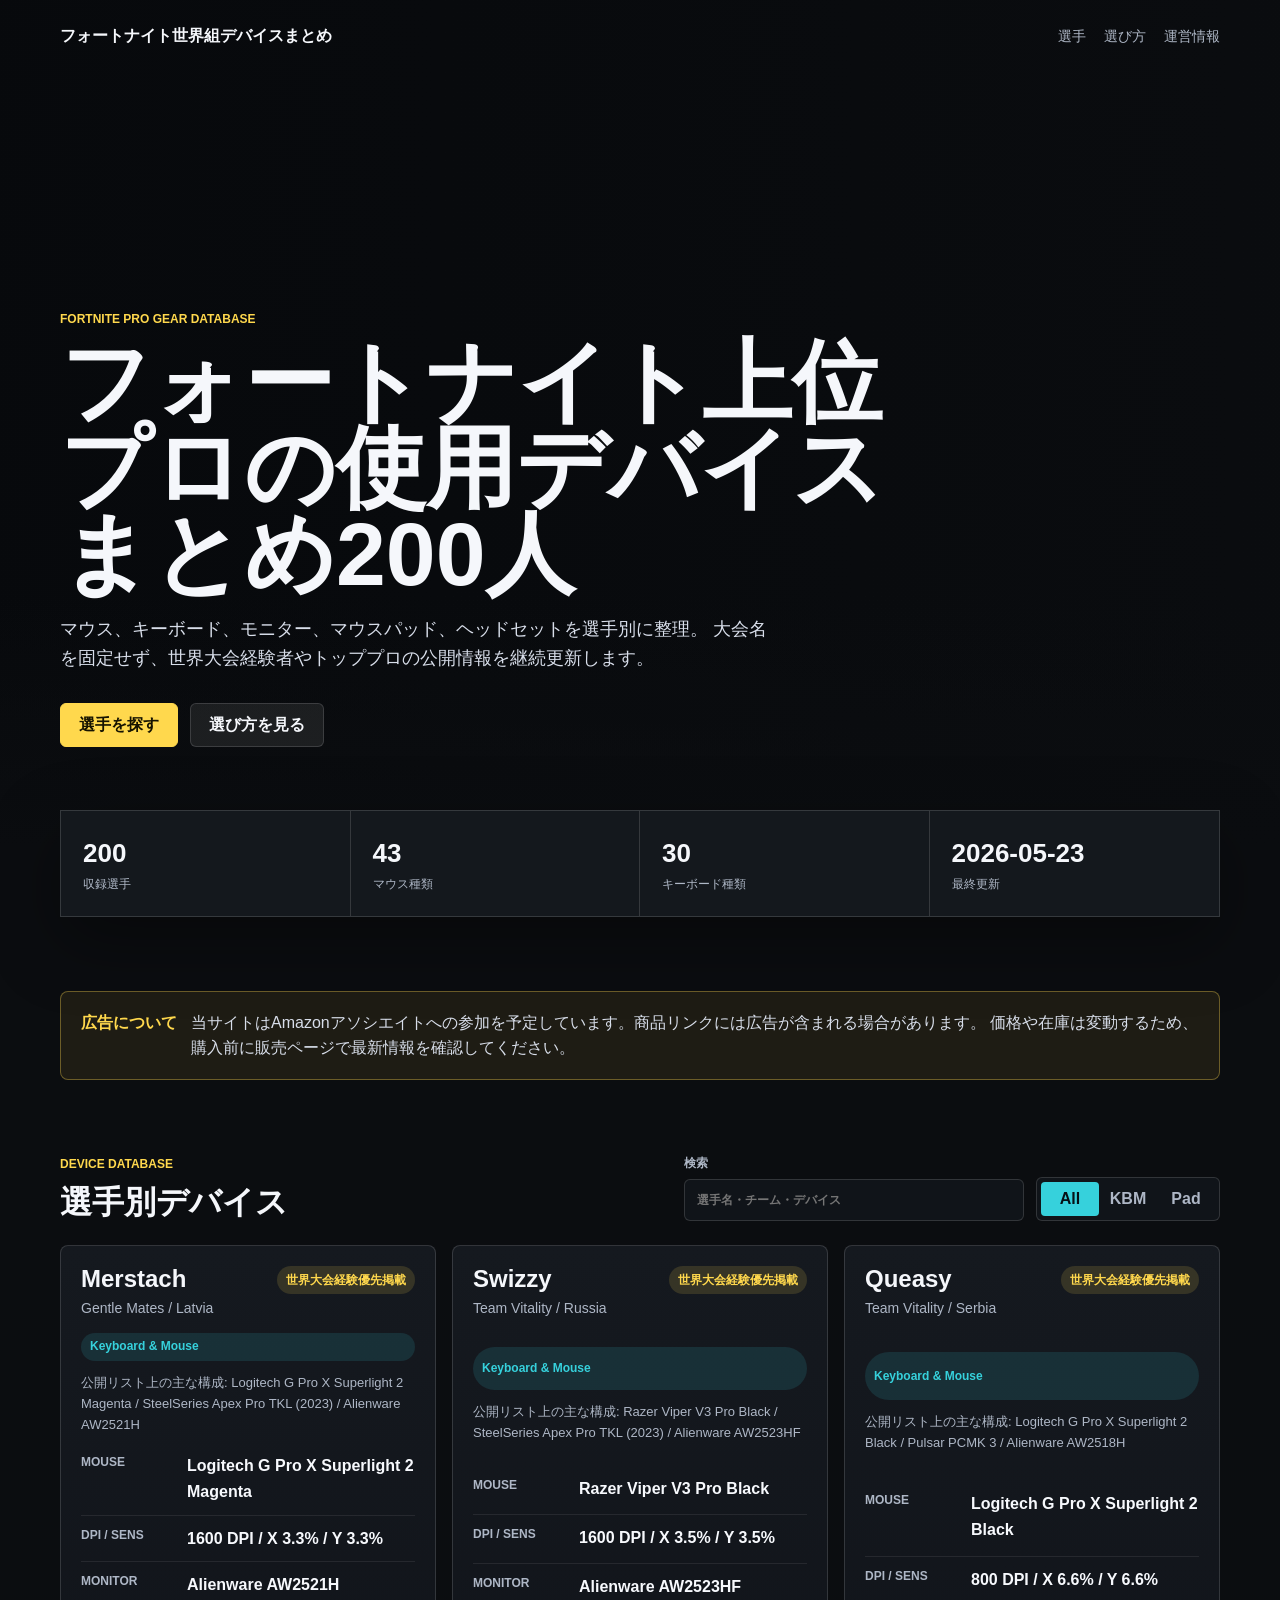
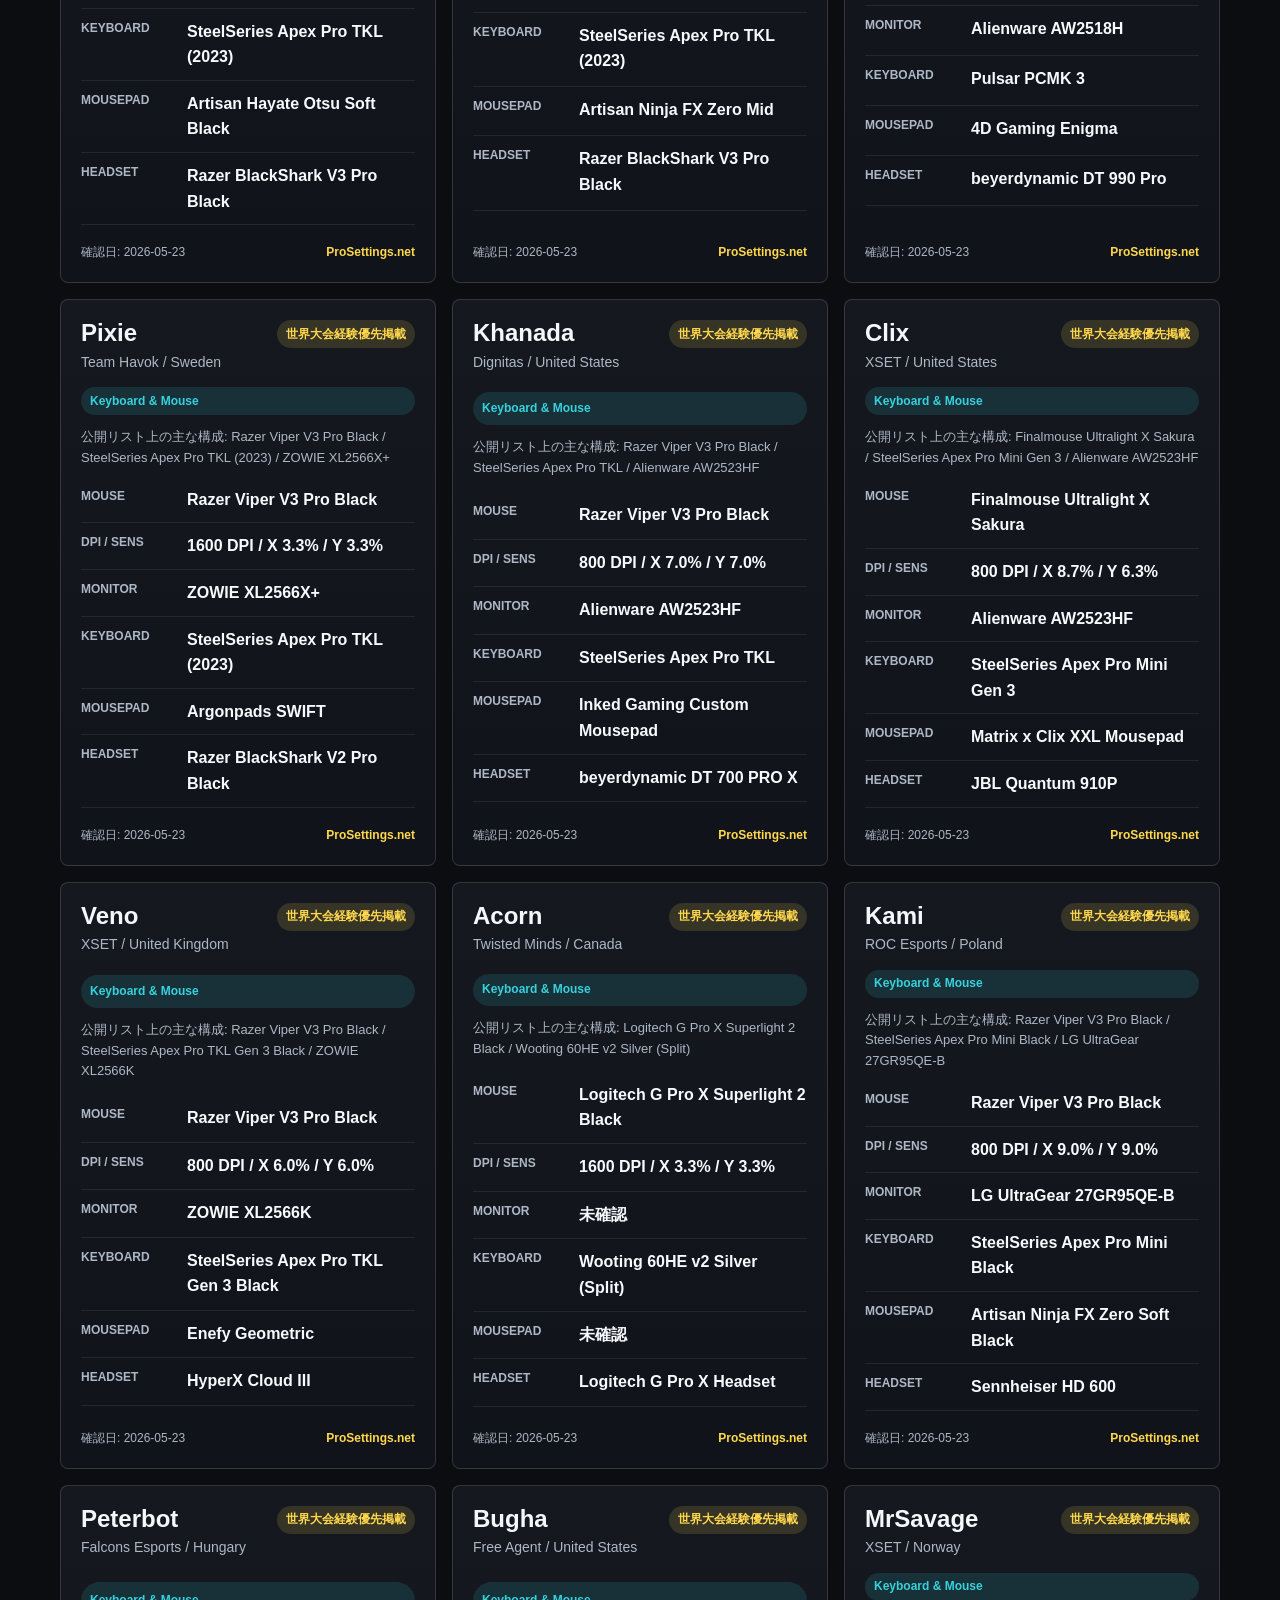
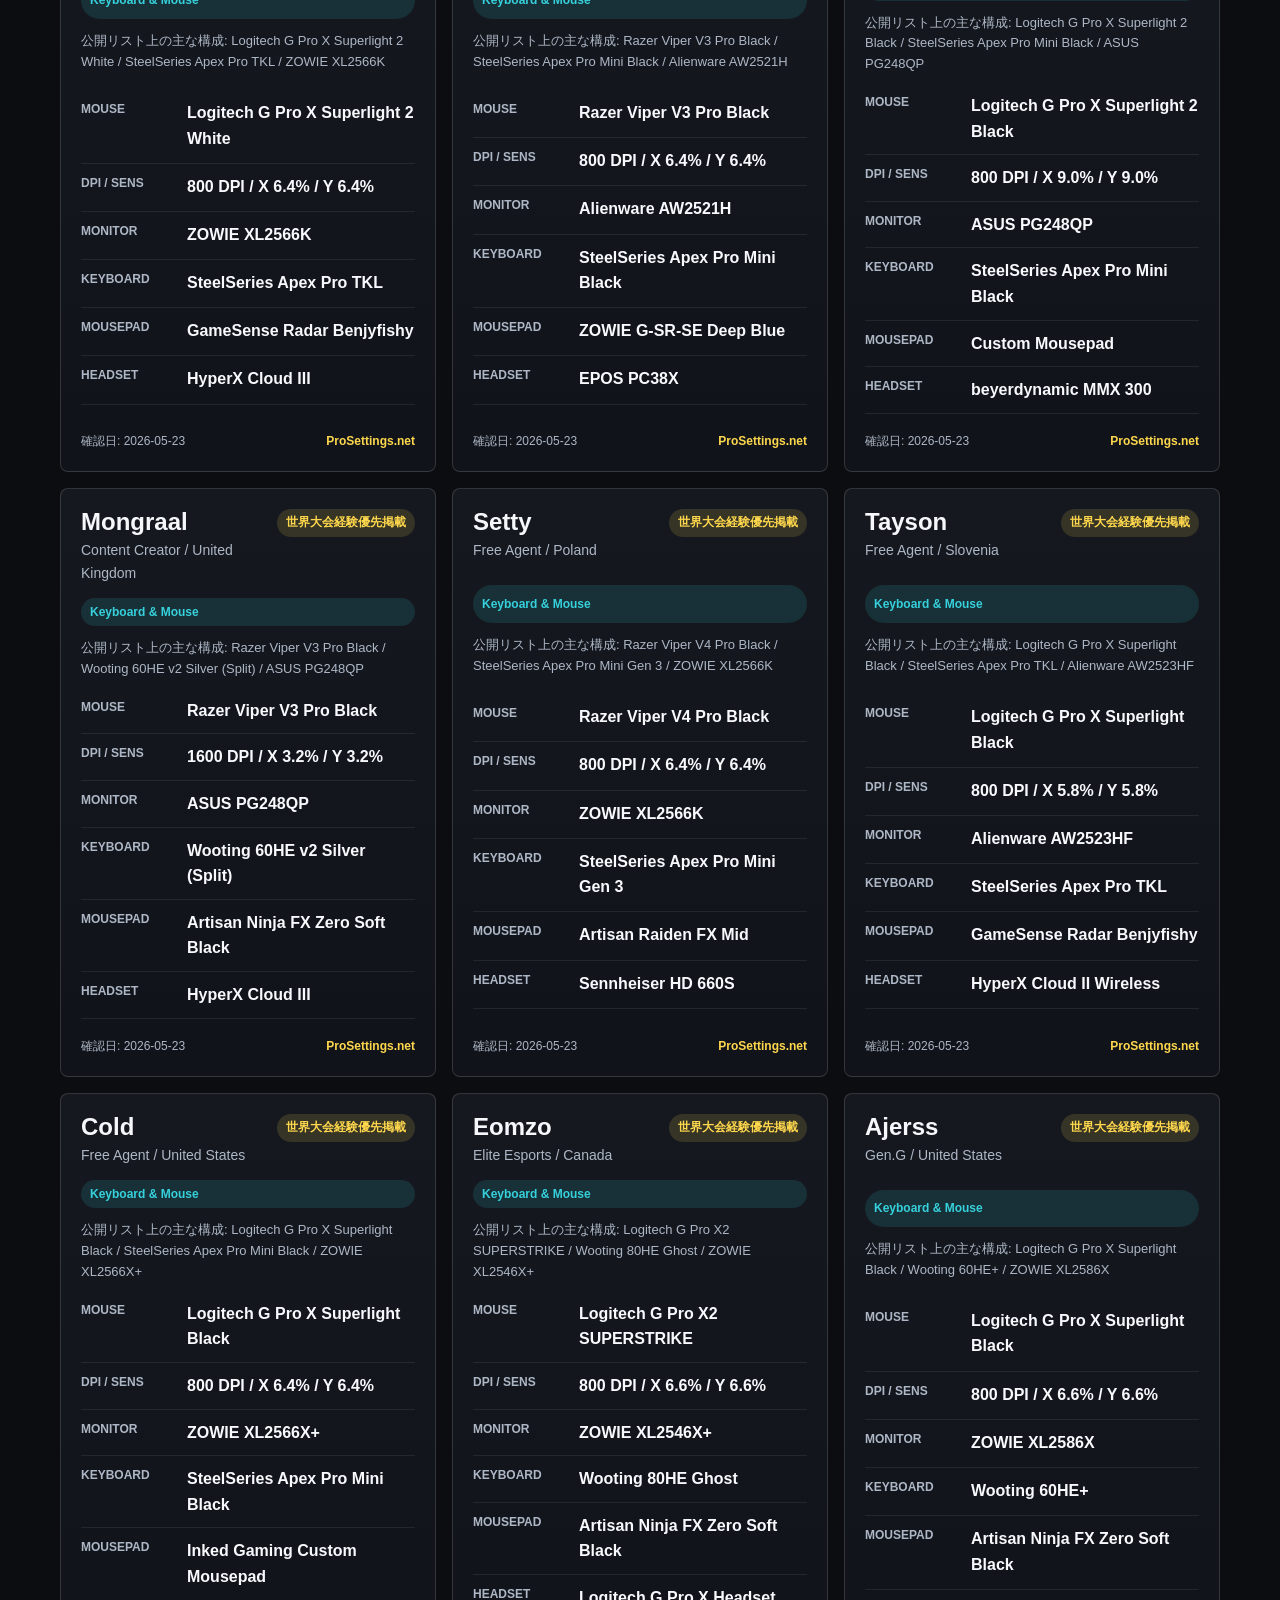
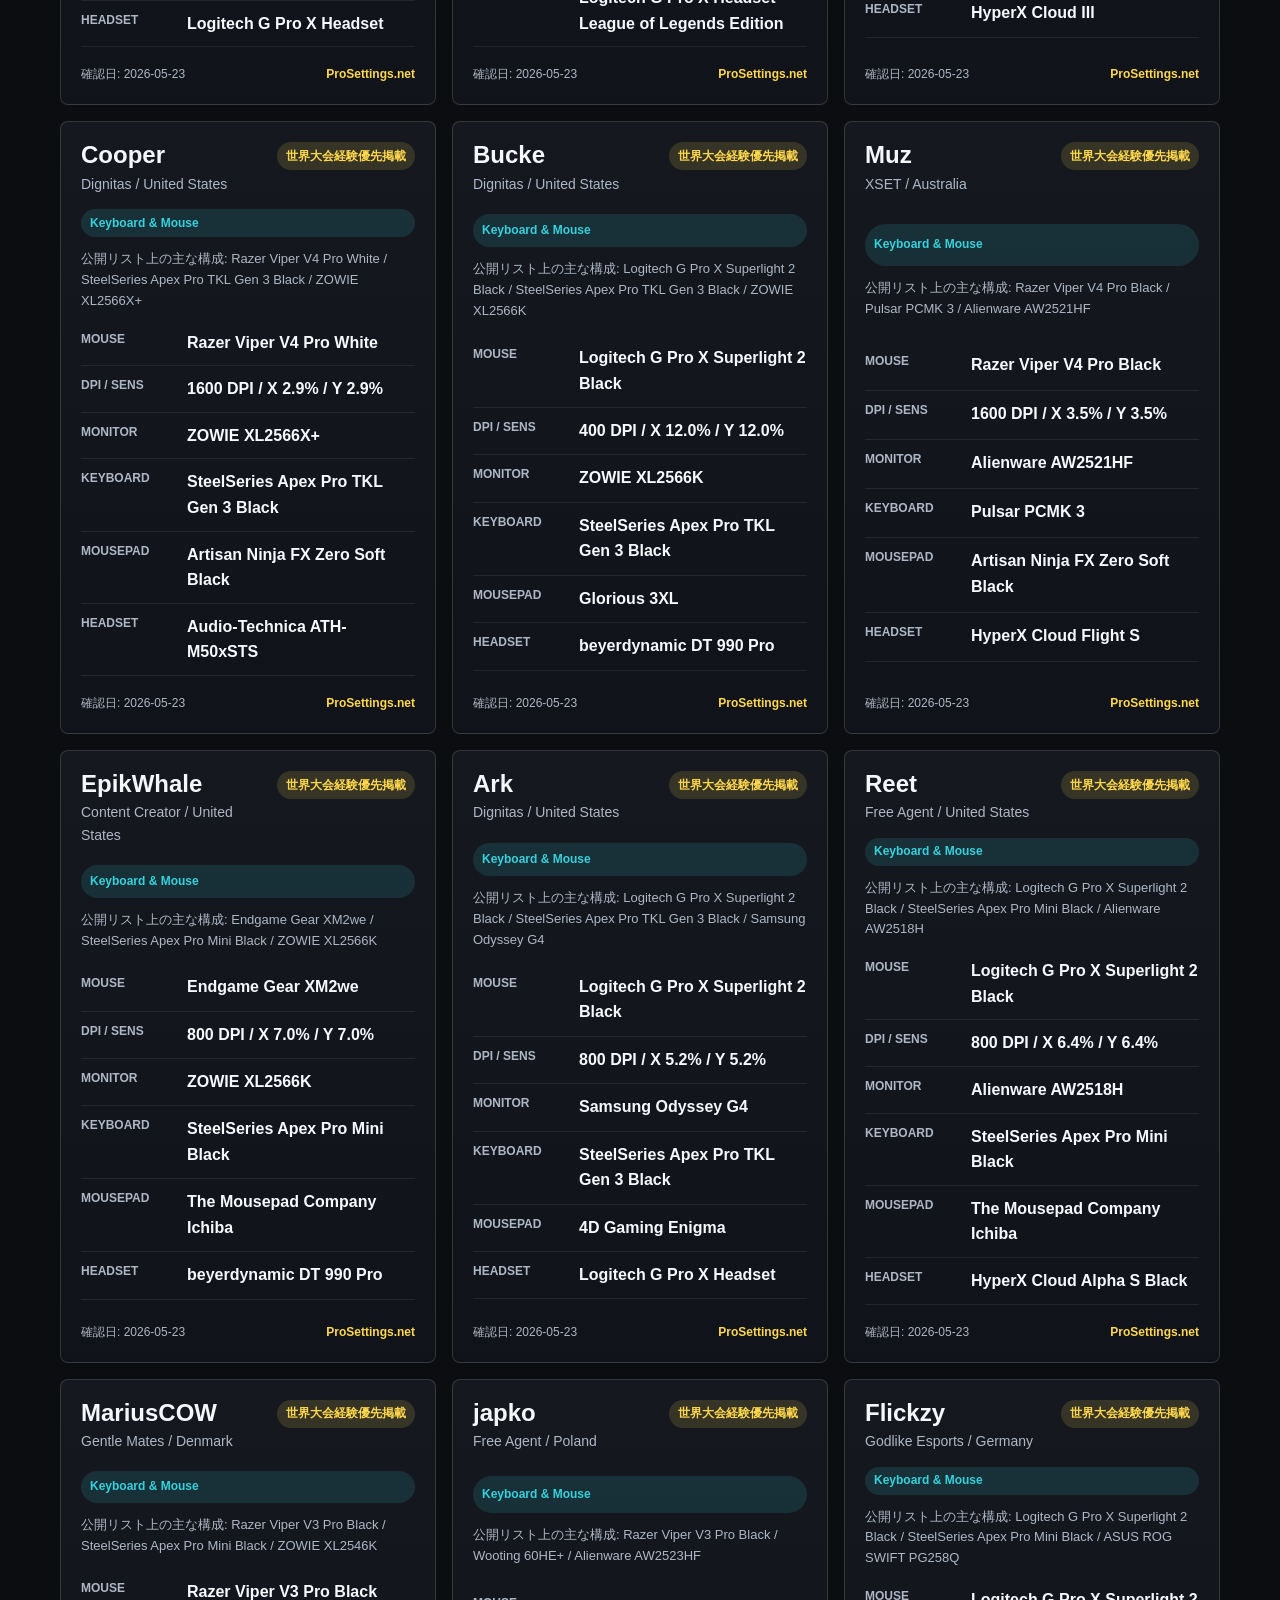
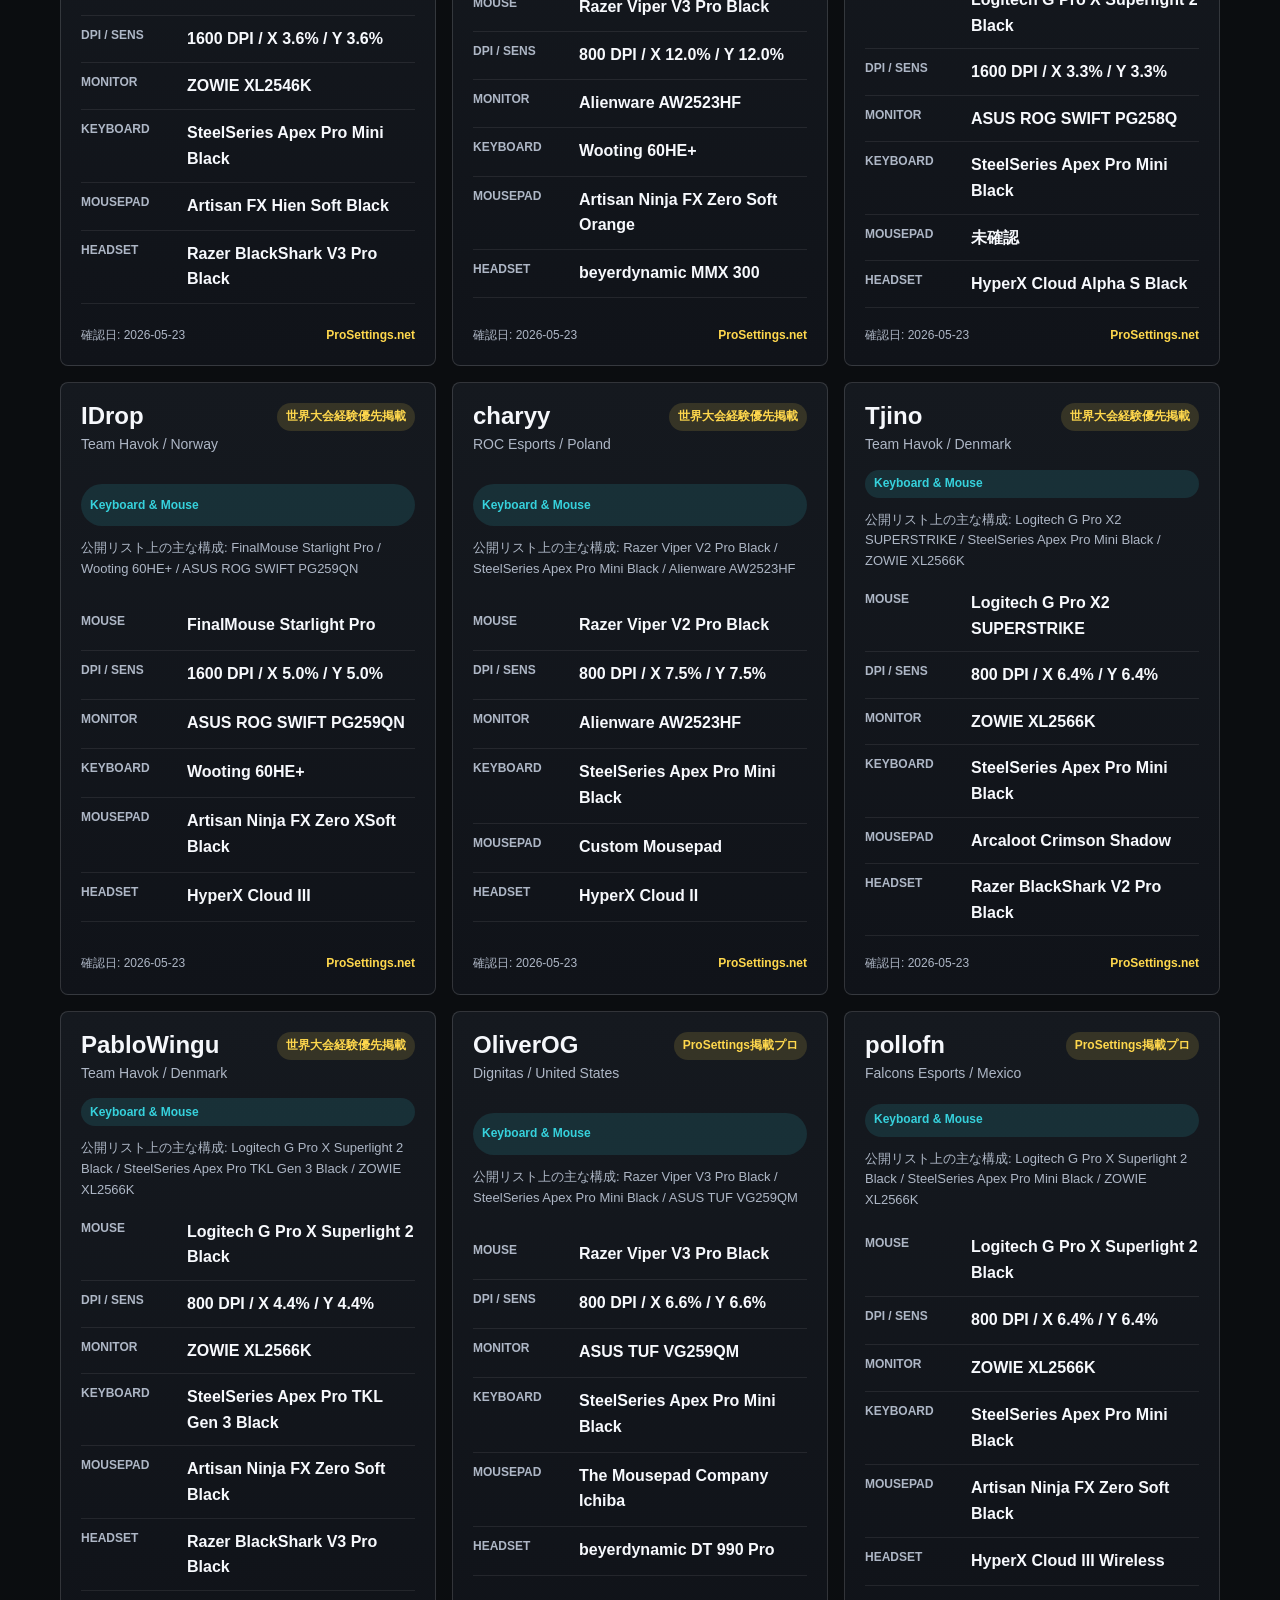
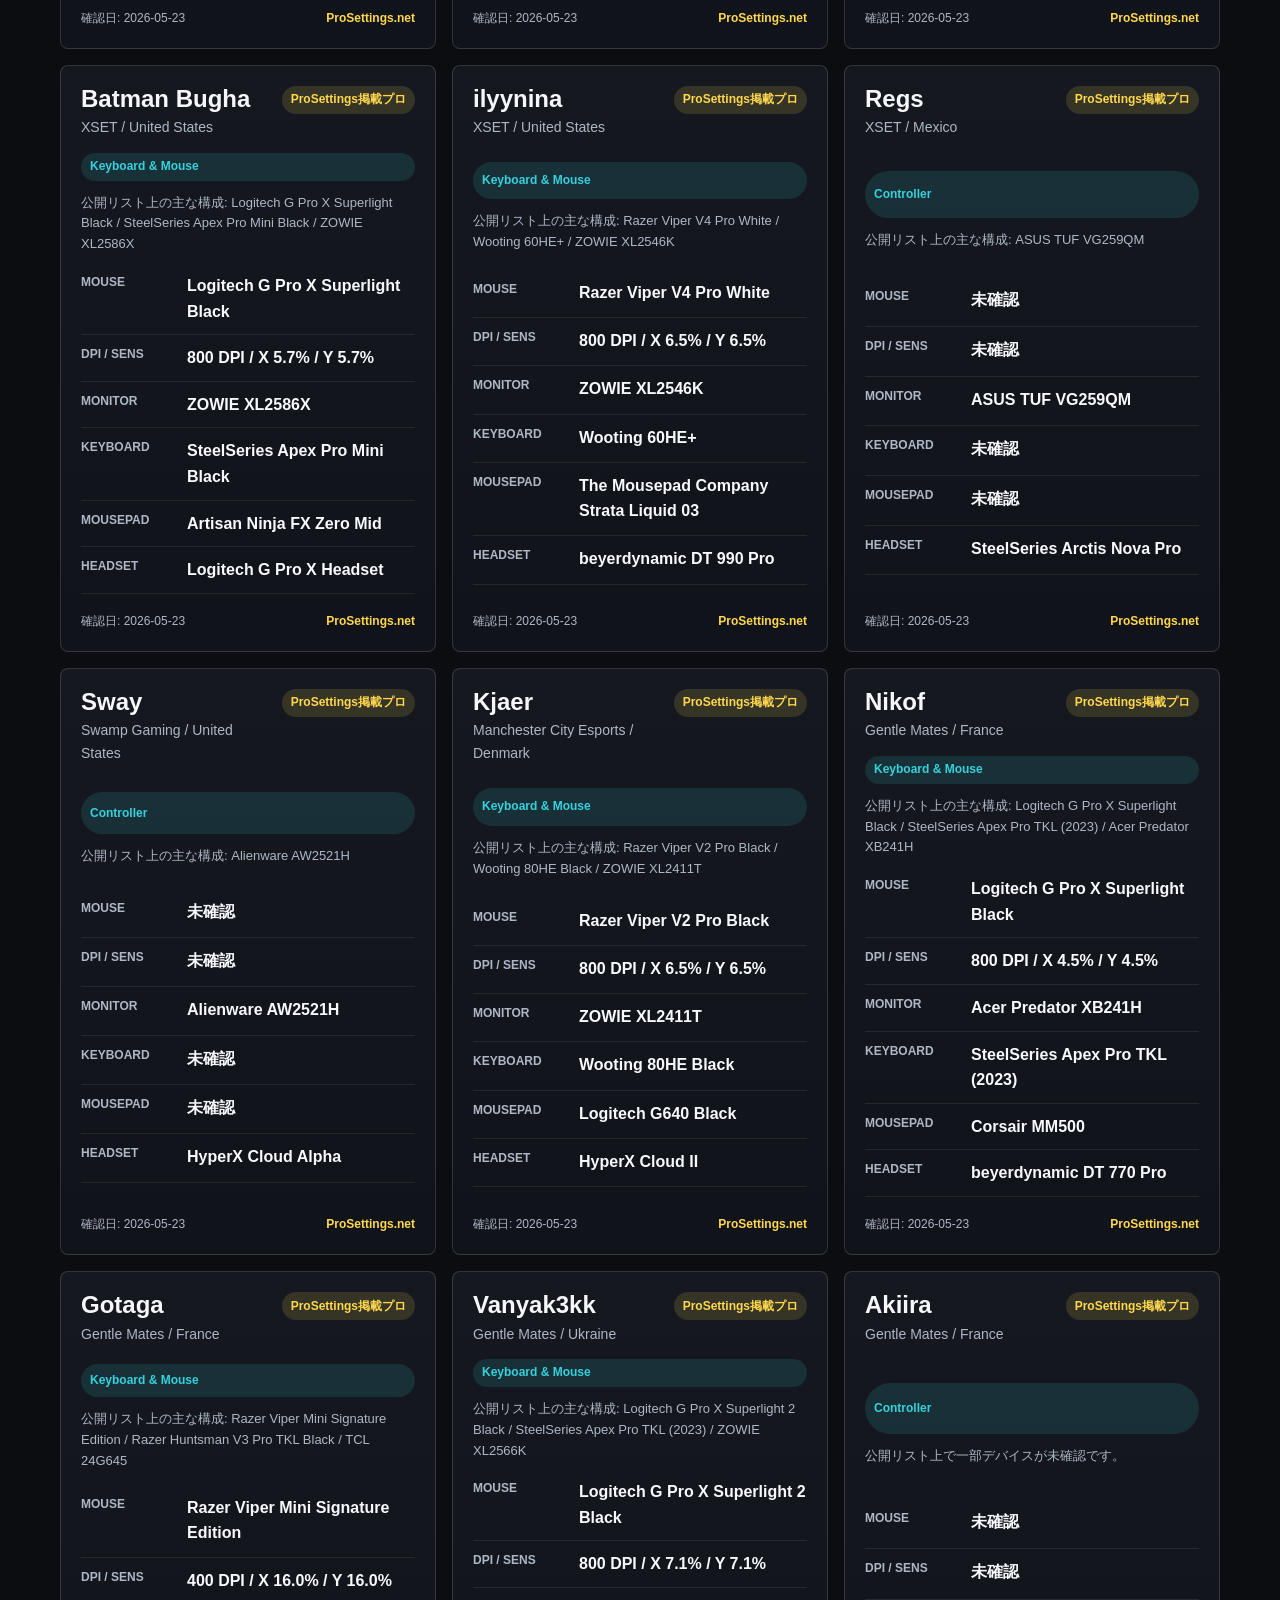
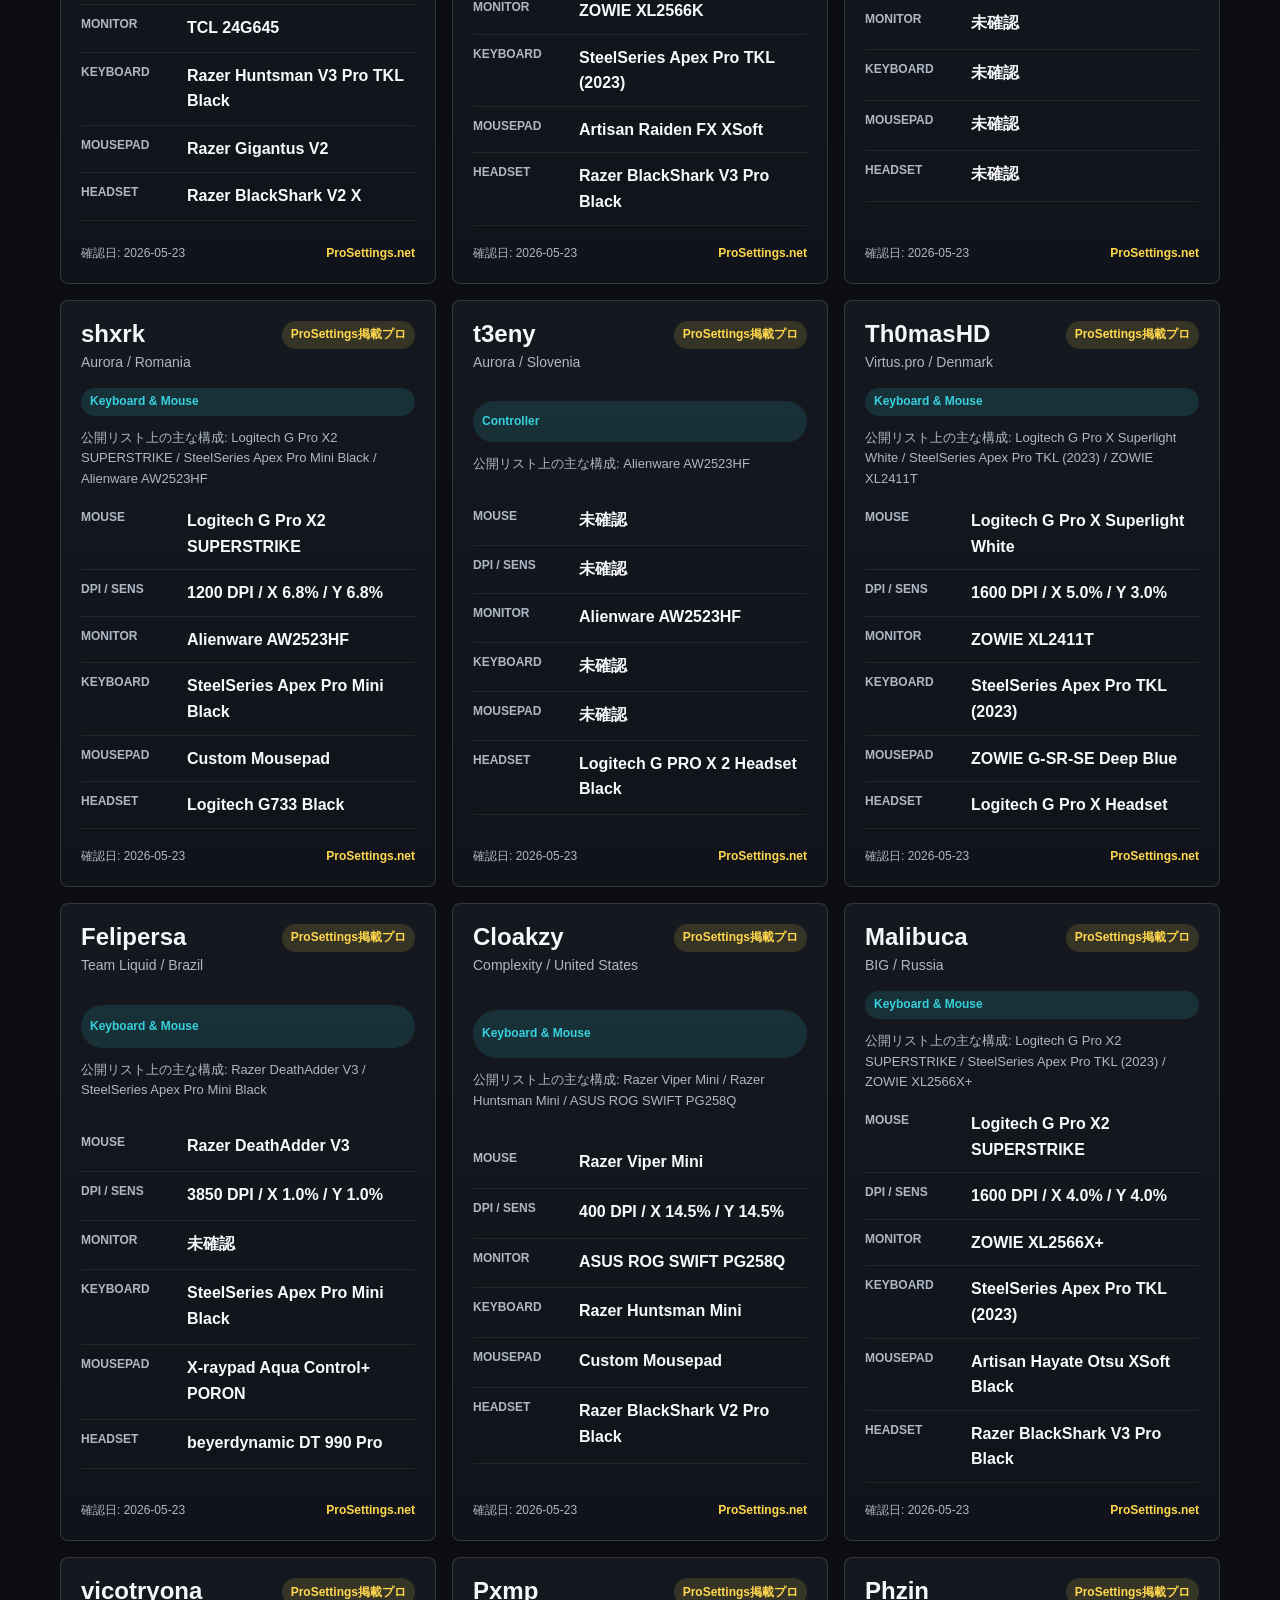
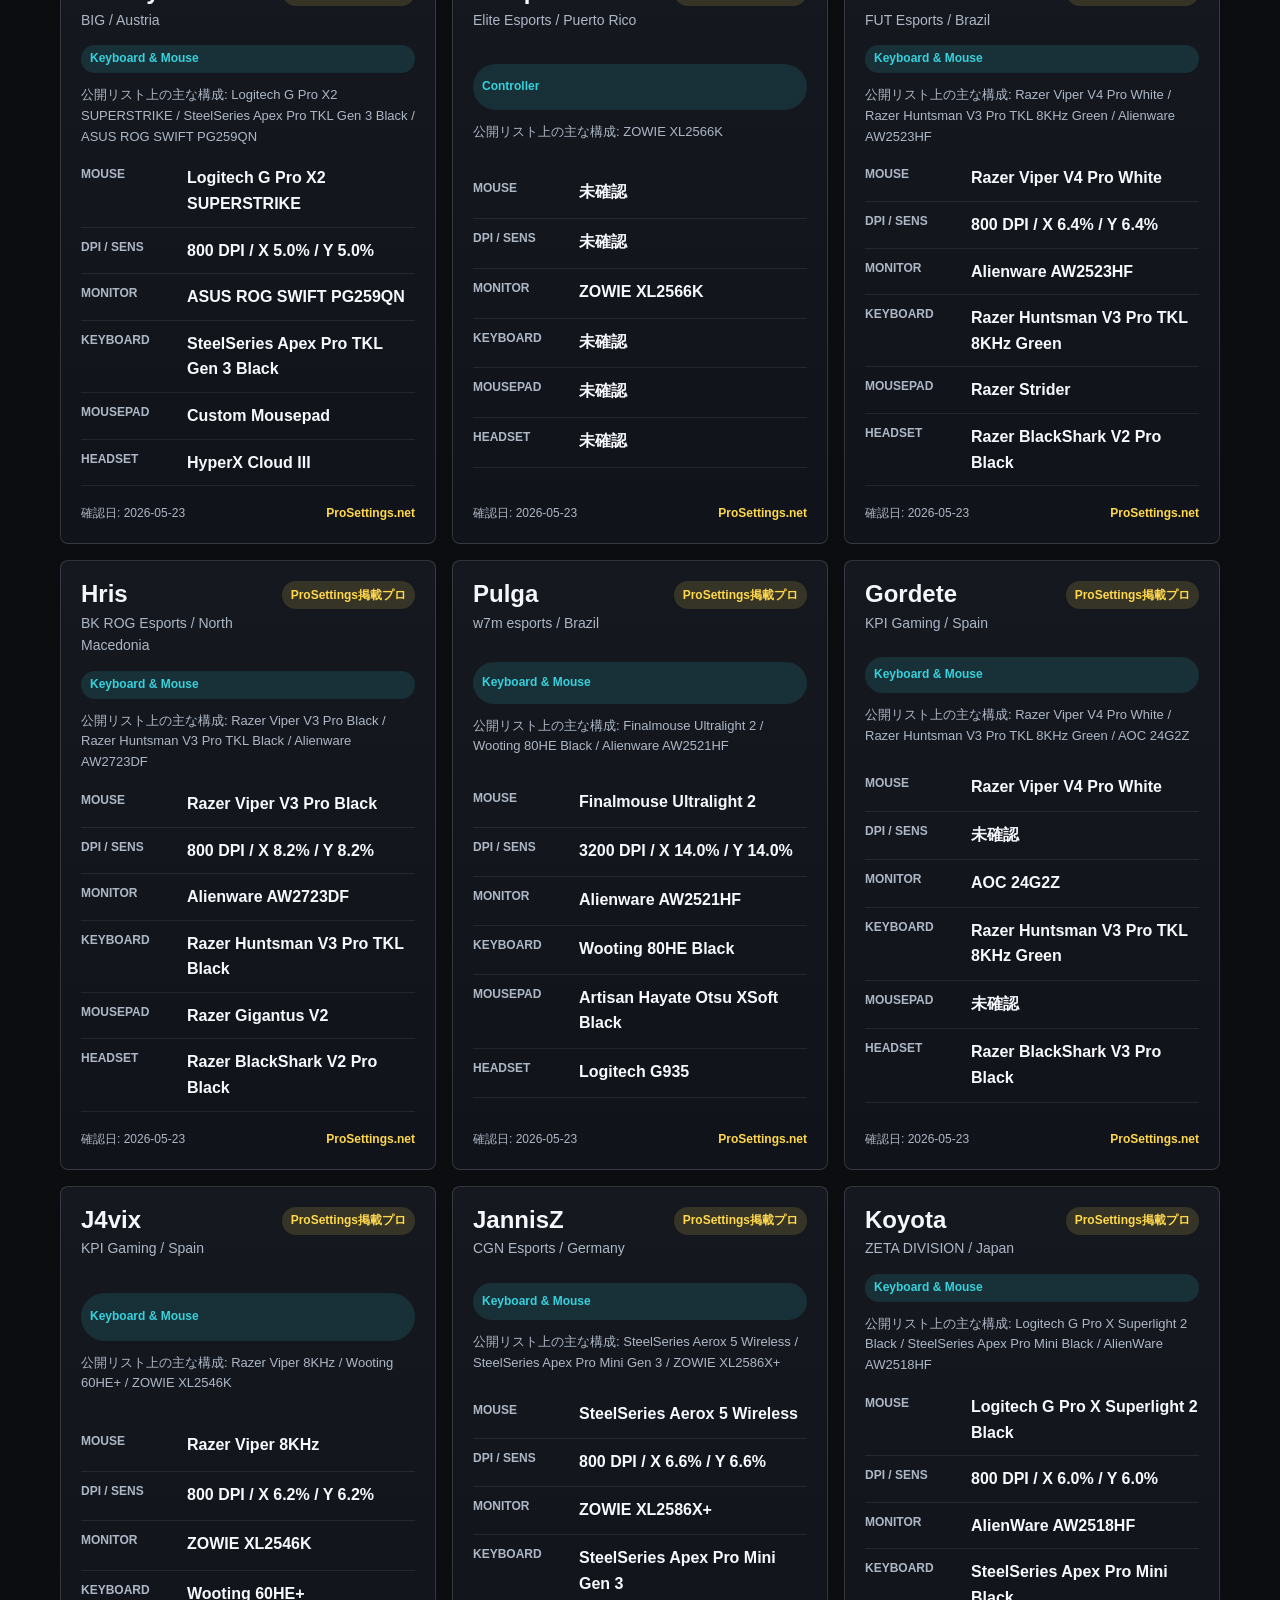
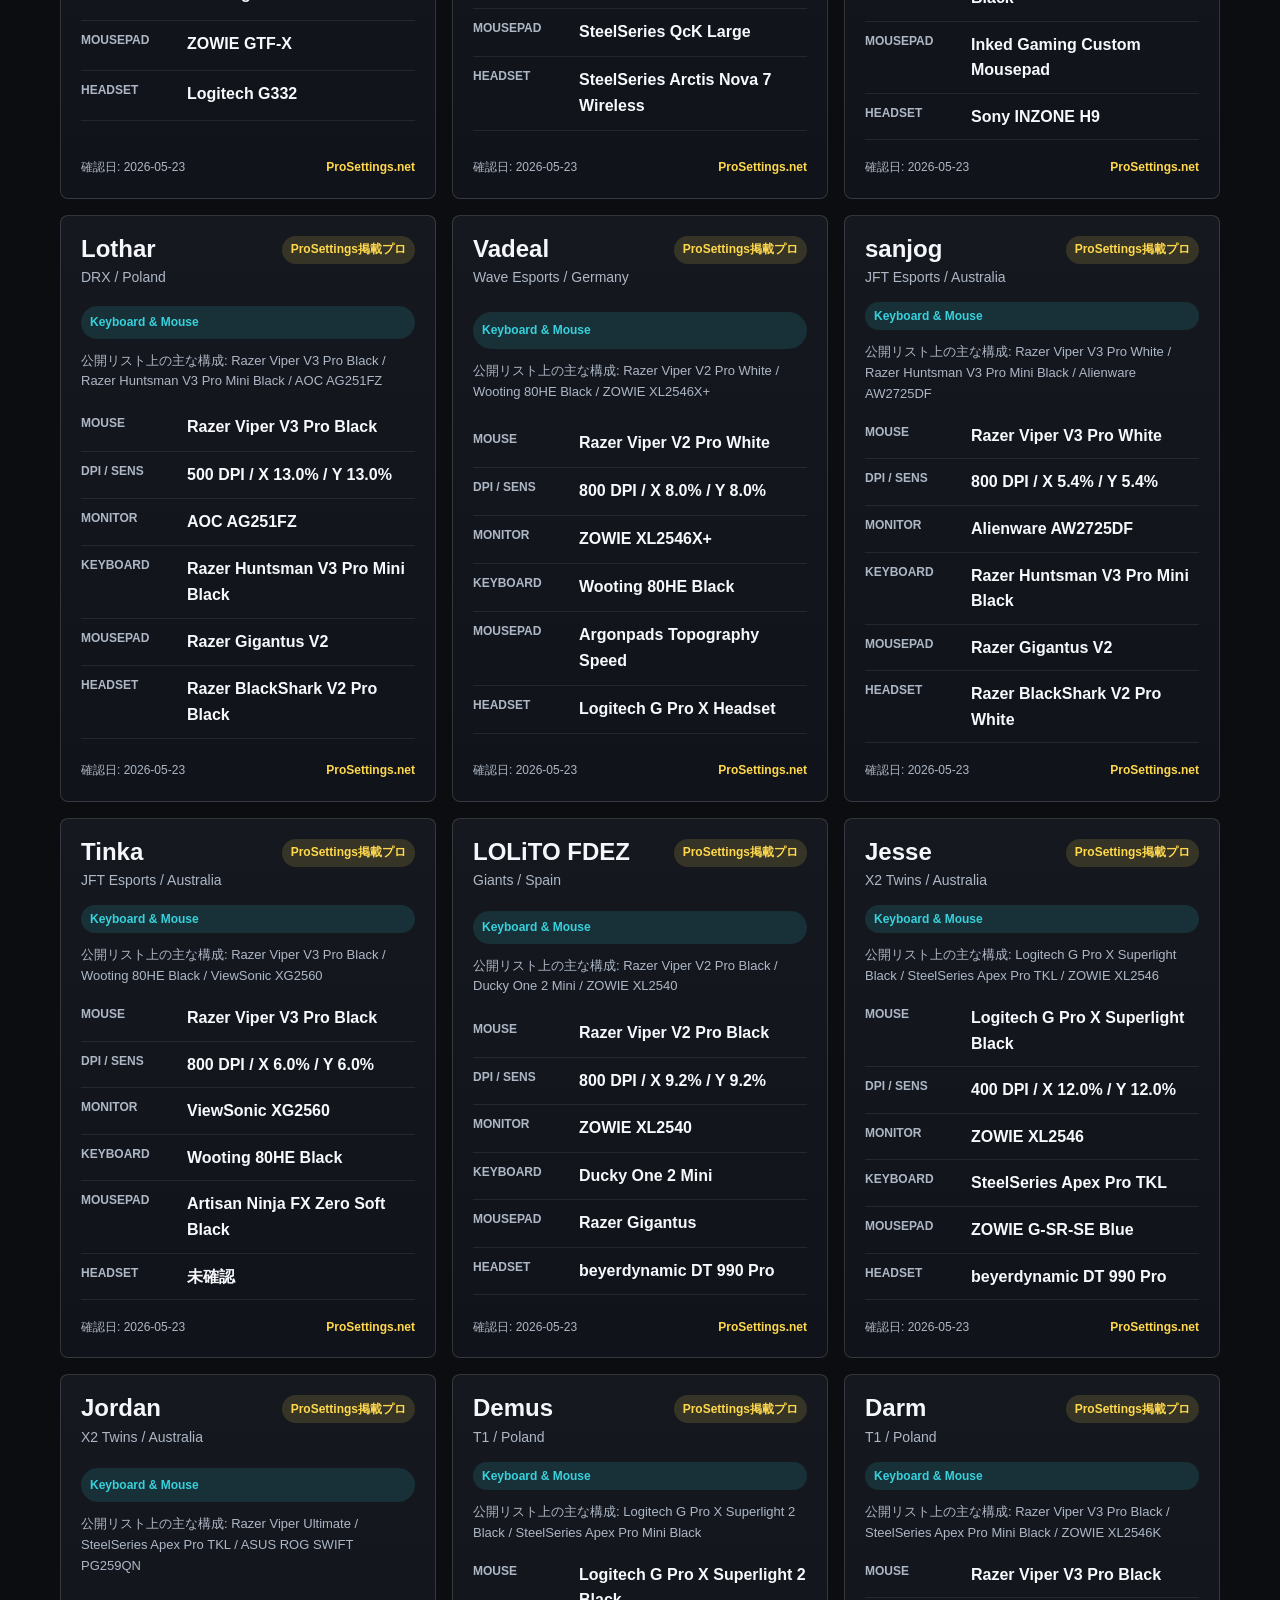
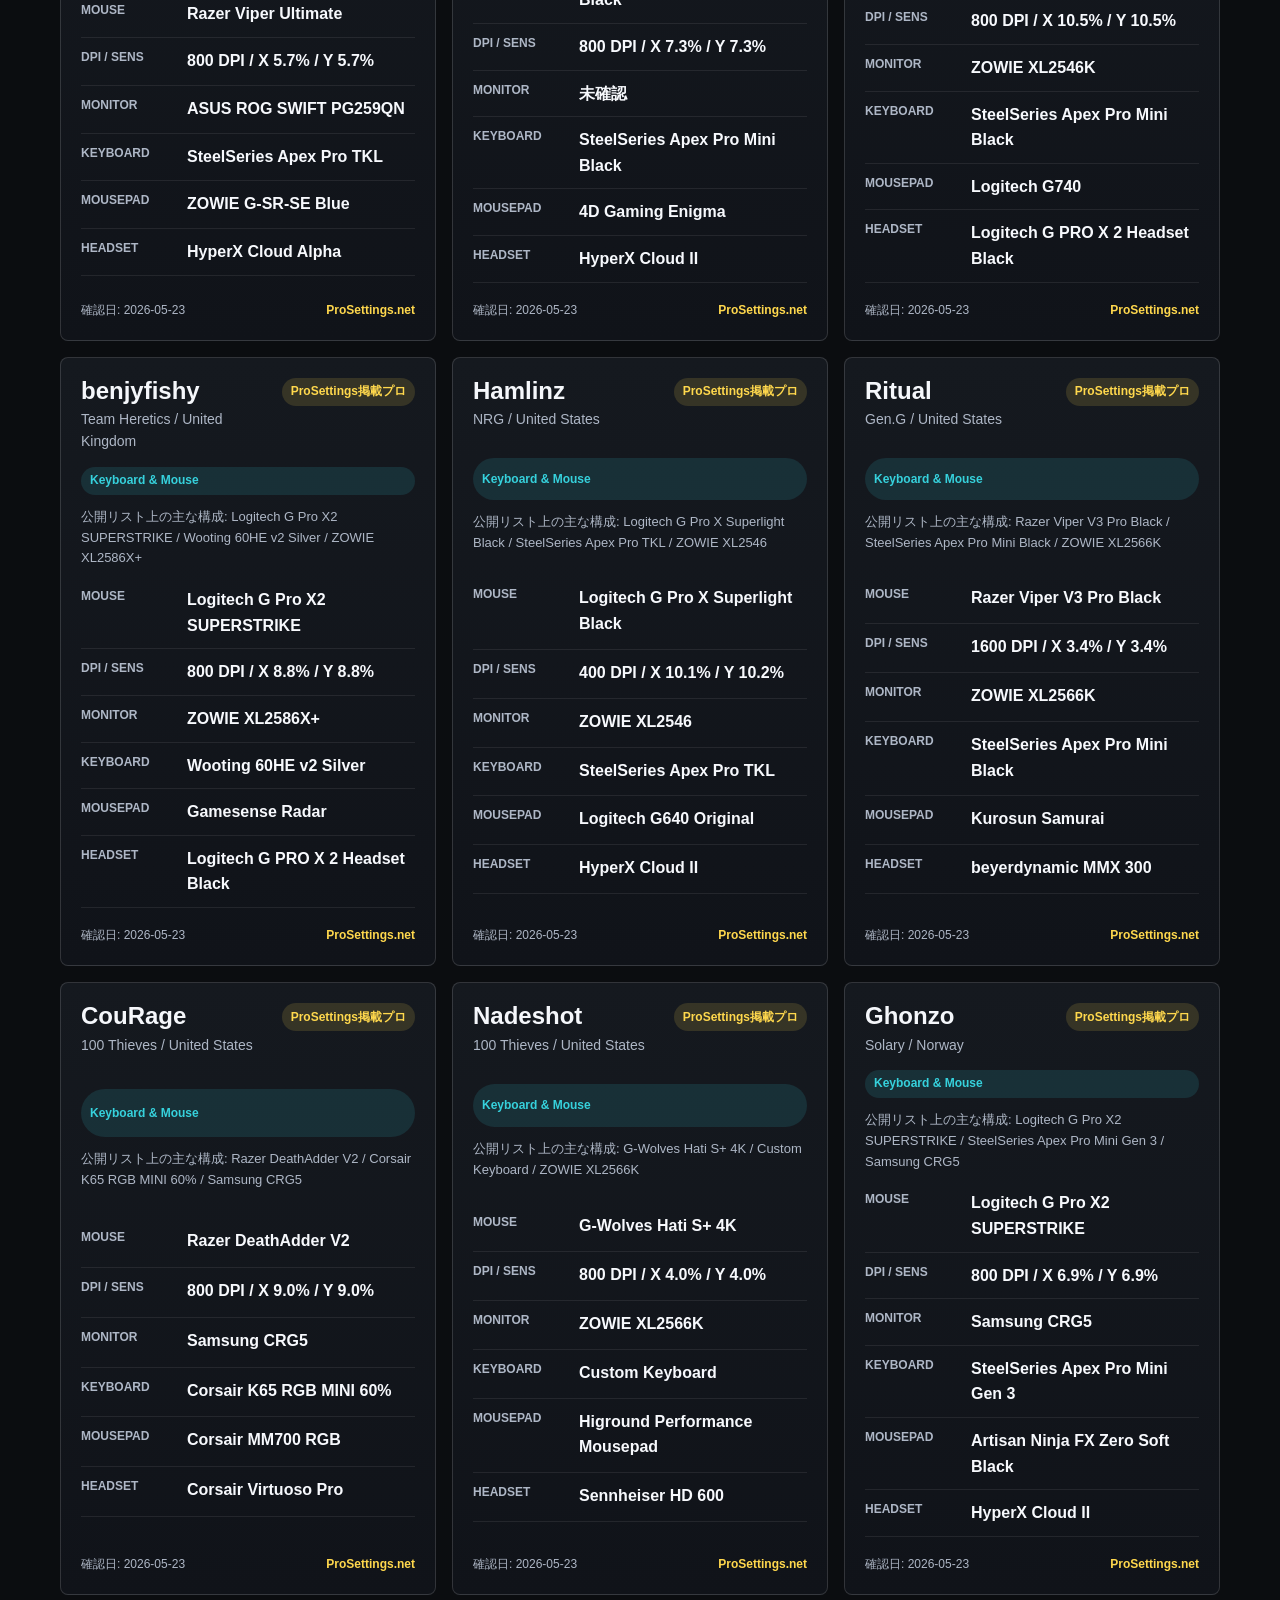
==== commit 7e0dda49: "Add files via upload" ====
--- a/index.html
+++ b/index.html
@@ -22,7 +22,7 @@
       </nav>
       <div class="hero-inner">
         <p class="eyebrow">Fortnite Pro Gear Database</p>
-        <h1>世界大会経験プロのデバイスを、日本語で見比べる。</h1>
+        <h1>フォートナイト上位プロの使用デバイスまとめ200人</h1>
         <p class="lead">
           マウス、キーボード、モニター、マウスパッド、ヘッドセットを選手別に整理。
           大会名を固定せず、世界大会経験者やトッププロの公開情報を継続更新します。
